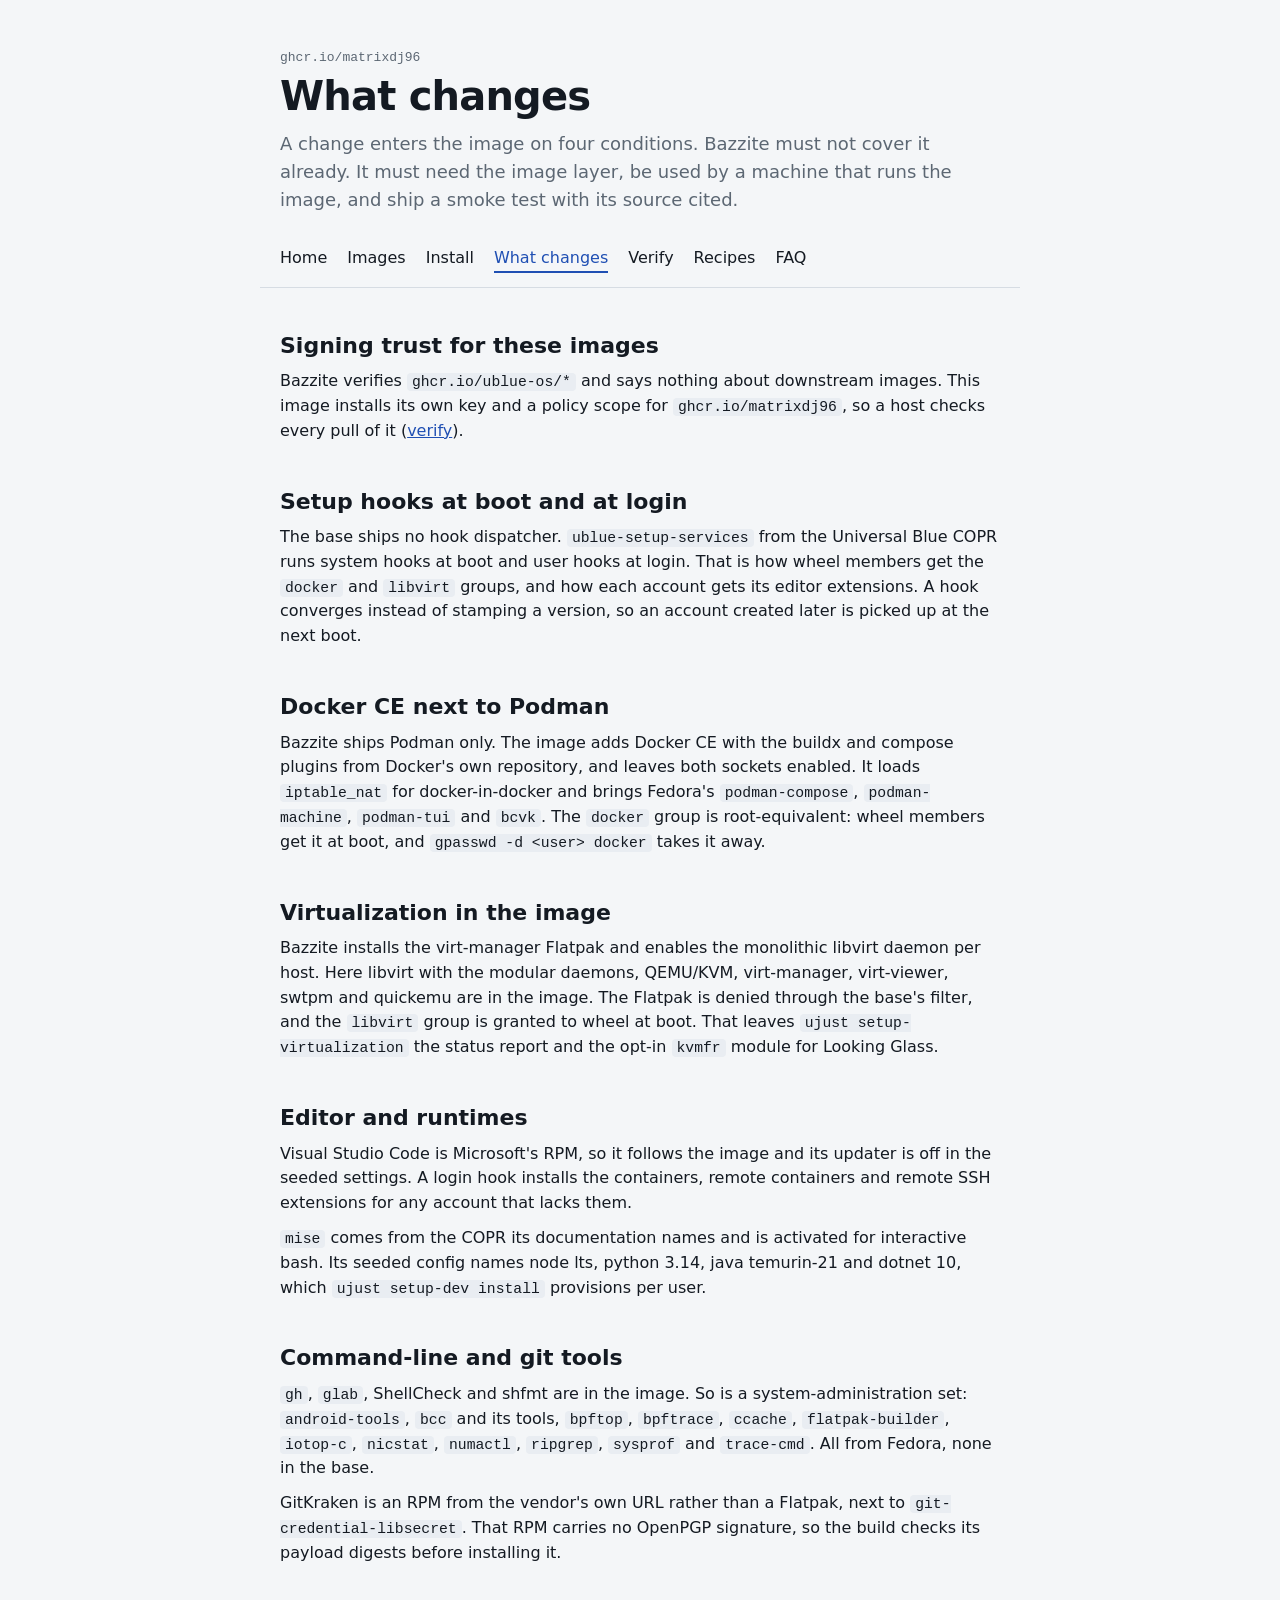
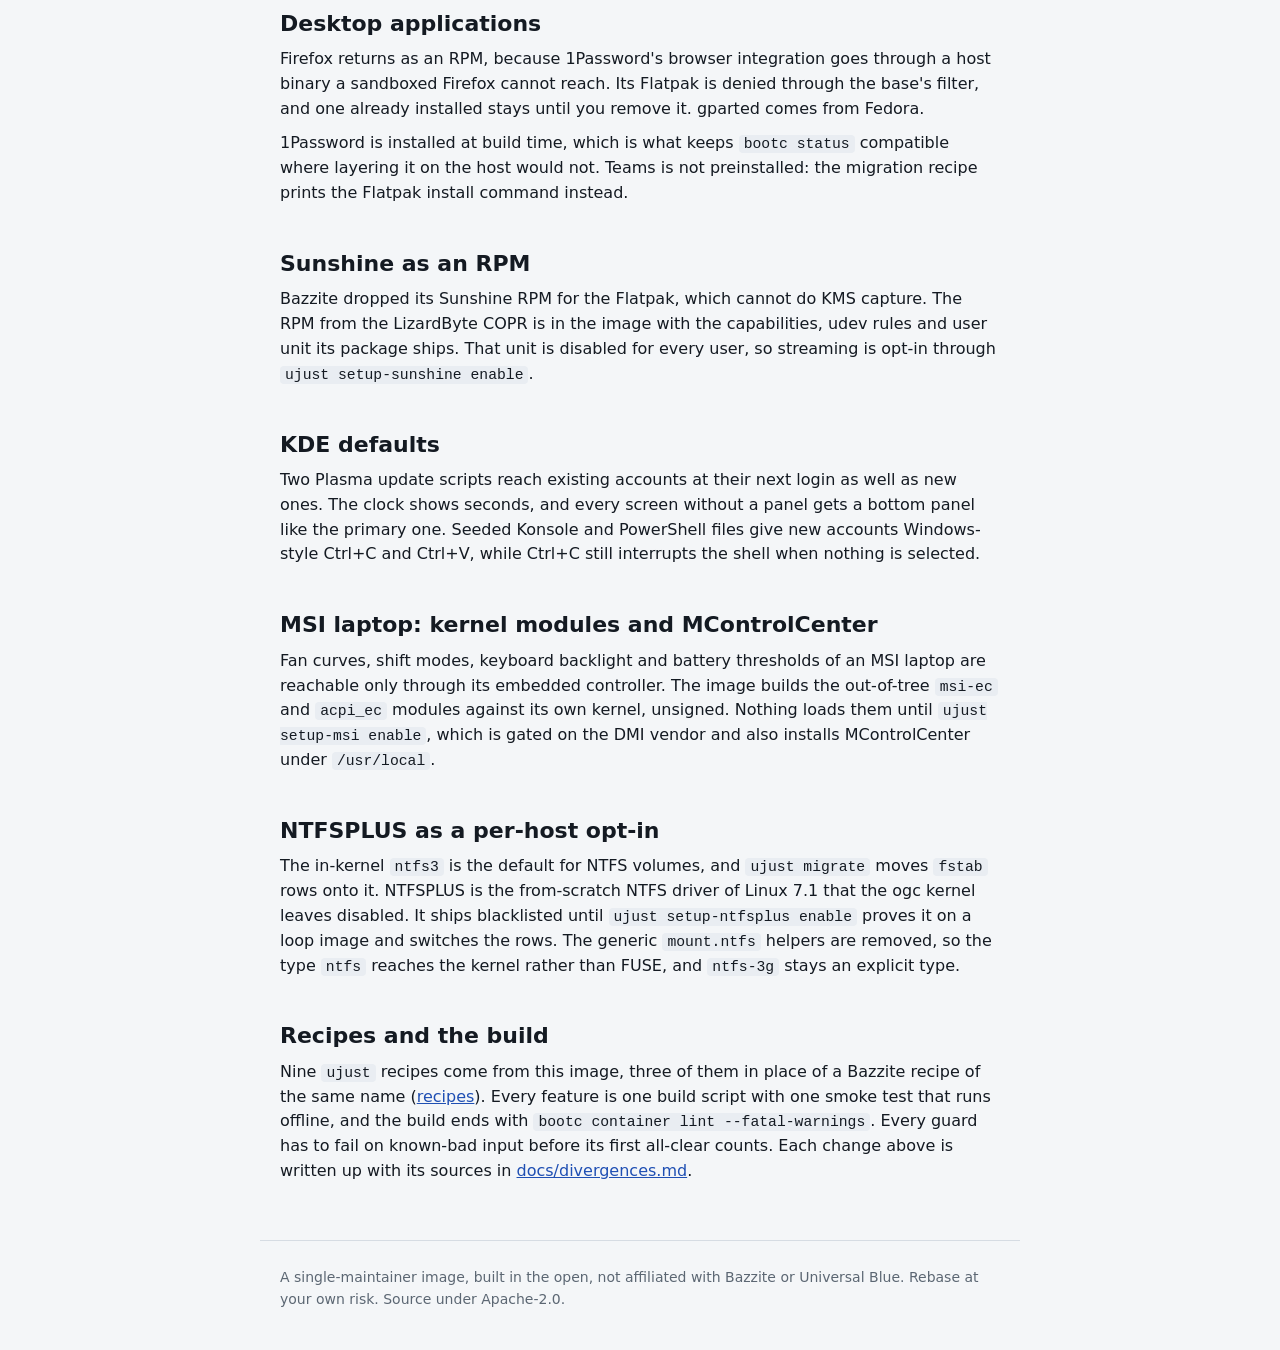
==== site/changes.html @ 4b0818eb "feat(site): the site in seven pages, its check and the Pages deployment" ====
<!DOCTYPE html>
<html lang="en">
<head>
<meta charset="utf-8" />
<meta name="viewport" content="width=device-width, initial-scale=1" />
<title>What changes, bazzite-mx</title>
<meta name="description" content="What bazzite-mx changes over Bazzite, area by area, and the rule that admits a change." />
<link rel="icon" href="data:image/svg+xml,%3Csvg xmlns='http://www.w3.org/2000/svg' viewBox='0 0 64 64'%3E%3Crect width='64' height='64' rx='14' fill='%23162032'/%3E%3Ctext x='32' y='43' text-anchor='middle' font-family='monospace' font-size='28' font-weight='700' fill='%23f2f5f9'%3EMX%3C/text%3E%3C/svg%3E" />
<link rel="stylesheet" href="style.css" />
</head>
<body>
<header>
  <p class="kicker">ghcr.io/matrixdj96</p>
  <h1>What changes</h1>
  <p class="lead">A change enters the image on four conditions. Bazzite must not cover it
    already. It must need the image layer, be used by a machine that runs the image, and ship a
    smoke test with its source cited.</p>
</header>
<nav aria-label="Site">
  <ul>
    <li><a href="index.html">Home</a></li>
    <li><a href="images.html">Images</a></li>
    <li><a href="install.html">Install</a></li>
    <li><a href="changes.html" aria-current="page">What changes</a></li>
    <li><a href="verify.html">Verify</a></li>
    <li><a href="recipes.html">Recipes</a></li>
    <li><a href="faq.html">FAQ</a></li>
  </ul>
</nav>
<main>
  <section id="trust">
    <h2>Signing trust for these images</h2>
    <p>Bazzite verifies <code>ghcr.io/ublue-os/*</code> and says nothing about downstream images.
      This image installs its own key and a policy scope for <code>ghcr.io/matrixdj96</code>, so a
      host checks every pull of it (<a href="verify.html">verify</a>).</p>
  </section>
  <section id="hooks">
    <h2>Setup hooks at boot and at login</h2>
    <p>The base ships no hook dispatcher. <code>ublue-setup-services</code> from the Universal
      Blue COPR runs system hooks at boot and user hooks at login. That is how wheel members get
      the <code>docker</code> and <code>libvirt</code> groups, and how each account gets its editor
      extensions. A hook converges instead of stamping a version, so an account created later is
      picked up at the next boot.</p>
  </section>
  <section id="docker">
    <h2>Docker CE next to Podman</h2>
    <p>Bazzite ships Podman only. The image adds Docker CE with the buildx and compose plugins
      from Docker's own repository, and leaves both sockets enabled. It loads
      <code>iptable_nat</code> for docker-in-docker and brings Fedora's
      <code>podman-compose</code>, <code>podman-machine</code>, <code>podman-tui</code> and
      <code>bcvk</code>. The <code>docker</code> group is root-equivalent: wheel members get it
      at boot, and <code>gpasswd -d &lt;user&gt; docker</code> takes it away.</p>
  </section>
  <section id="virt">
    <h2>Virtualization in the image</h2>
    <p>Bazzite installs the virt-manager Flatpak and enables the monolithic libvirt daemon per
      host. Here libvirt with the modular daemons, QEMU/KVM, virt-manager, virt-viewer, swtpm and
      quickemu are in the image. The Flatpak is denied through the base's filter, and the
      <code>libvirt</code> group is granted to wheel at boot. That leaves
      <code>ujust setup-virtualization</code> the status report and the opt-in
      <code>kvmfr</code> module for Looking Glass.</p>
  </section>
  <section id="dev">
    <h2>Editor and runtimes</h2>
    <p>Visual Studio Code is Microsoft's RPM, so it follows the image and its updater is off in
      the seeded settings. A login hook installs the containers, remote containers and remote SSH
      extensions for any account that lacks them.</p>
    <p><code>mise</code> comes from the COPR its documentation names and is activated for
      interactive bash. Its seeded config names node lts, python 3.14, java temurin-21 and dotnet
      10, which <code>ujust setup-dev install</code> provisions per user.</p>
  </section>
  <section id="cli">
    <h2>Command-line and git tools</h2>
    <p><code>gh</code>, <code>glab</code>, ShellCheck and shfmt are in the image. So is a
      system-administration set: <code>android-tools</code>, <code>bcc</code> and its tools,
      <code>bpftop</code>, <code>bpftrace</code>, <code>ccache</code>, <code>flatpak-builder</code>,
      <code>iotop-c</code>, <code>nicstat</code>, <code>numactl</code>, <code>ripgrep</code>,
      <code>sysprof</code> and <code>trace-cmd</code>. All from Fedora, none in the base.</p>
    <p>GitKraken is an RPM from the vendor's own URL rather than a Flatpak, next to
      <code>git-credential-libsecret</code>. That RPM carries no OpenPGP signature, so the build
      checks its payload digests before installing it.</p>
  </section>
  <section id="desktop">
    <h2>Desktop applications</h2>
    <p>Firefox returns as an RPM, because 1Password's browser integration goes through a host
      binary a sandboxed Firefox cannot reach. Its Flatpak is denied through the base's filter, and
      one already installed stays until you remove it. gparted comes from Fedora.</p>
    <p>1Password is installed at build time, which is what keeps <code>bootc status</code>
      compatible where layering it on the host would not. Teams is not preinstalled: the migration
      recipe prints the Flatpak install command instead.</p>
  </section>
  <section id="sunshine">
    <h2>Sunshine as an RPM</h2>
    <p>Bazzite dropped its Sunshine RPM for the Flatpak, which cannot do KMS capture. The RPM from
      the LizardByte COPR is in the image with the capabilities, udev rules and user unit its
      package ships. That unit is disabled for every user, so streaming is opt-in through
      <code>ujust setup-sunshine enable</code>.</p>
  </section>
  <section id="kde">
    <h2>KDE defaults</h2>
    <p>Two Plasma update scripts reach existing accounts at their next login as well as new ones.
      The clock shows seconds, and every screen without a panel gets a bottom panel like the
      primary one. Seeded Konsole and PowerShell files give new accounts Windows-style Ctrl+C and
      Ctrl+V, while Ctrl+C still interrupts the shell when nothing is selected.</p>
  </section>
  <section id="msi">
    <h2>MSI laptop: kernel modules and MControlCenter</h2>
    <p>Fan curves, shift modes, keyboard backlight and battery thresholds of an MSI laptop are
      reachable only through its embedded controller. The image builds the out-of-tree
      <code>msi-ec</code> and <code>acpi_ec</code> modules against its own kernel, unsigned.
      Nothing loads them until
      <code>ujust setup-msi enable</code>, which is gated on the DMI vendor and also installs
      MControlCenter under <code>/usr/local</code>.</p>
  </section>
  <section id="ntfsplus">
    <h2>NTFSPLUS as a per-host opt-in</h2>
    <p>The in-kernel <code>ntfs3</code> is the default for NTFS volumes, and
      <code>ujust migrate</code> moves <code>fstab</code> rows onto it. NTFSPLUS is the
      from-scratch NTFS driver of Linux 7.1 that the ogc kernel leaves disabled. It ships
      blacklisted until <code>ujust setup-ntfsplus enable</code> proves it on a loop image and
      switches the rows. The generic <code>mount.ntfs</code> helpers are removed, so the type
      <code>ntfs</code> reaches the kernel rather than FUSE, and <code>ntfs-3g</code> stays an
      explicit type.</p>
  </section>
  <section id="recipes">
    <h2>Recipes and the build</h2>
    <p>Nine <code>ujust</code> recipes come from this image, three of them in place of a Bazzite
      recipe of the same name (<a href="recipes.html">recipes</a>). Every feature is one build
      script with one smoke test that runs offline, and the build ends with
      <code>bootc container lint --fatal-warnings</code>. Every guard has to fail on known-bad
      input before its first all-clear counts. Each change above is written up with its sources in
      <a href="https://github.com/MatrixDJ96/bazzite-mx/blob/main/docs/divergences.md">docs/divergences.md</a>.</p>
  </section>
</main>
<footer>
  <p>A single-maintainer image, built in the open, not affiliated with Bazzite or Universal
    Blue. Rebase at your own risk. Source under Apache-2.0.</p>
</footer>
</body>
</html>
---- site/style.css ----
:root {
  --bg: #f4f6f8;
  --fg: #141a22;
  --muted: #5c6773;
  --line: #d6dce3;
  --code-bg: #e9edf2;
  --accent: #1f4fb3;
  --mono: ui-monospace, SFMono-Regular, Menlo, Consolas, "Liberation Mono", monospace;
  --sans: system-ui, -apple-system, "Segoe UI", Roboto, "Noto Sans", sans-serif;
  color-scheme: light dark;
}
@media (prefers-color-scheme: dark) {
  :root {
    --bg: #0e141b;
    --fg: #e4e9ef;
    --muted: #93a0ae;
    --line: #243040;
    --code-bg: #161e28;
    --accent: #8db0f7;
  }
}
* { box-sizing: border-box; }
html { scroll-padding-top: 16px; }
body {
  margin: 0;
  background: var(--bg);
  color: var(--fg);
  font: 16px/1.55 var(--sans);
}
header, nav, main, footer { max-width: 760px; margin: 0 auto; padding: 0 20px; }
header { padding-top: 48px; }
.kicker { margin: 0; font-family: var(--mono); font-size: 13px; color: var(--muted); }
h1 { margin: 6px 0 12px; font-size: 40px; line-height: 1.1; letter-spacing: -0.02em; }
h2 { margin: 44px 0 10px; font-size: 22px; line-height: 1.25; }
h3 { margin: 28px 0 6px; font-size: 17px; }
p { margin: 10px 0; }
.lead { font-size: 18px; color: var(--muted); }
a { color: var(--accent); }
a:focus-visible, nav a:focus-visible, [tabindex]:focus-visible { outline: 2px solid var(--accent); outline-offset: 2px; }
nav { margin-top: 28px; padding-bottom: 12px; border-bottom: 1px solid var(--line); }
nav ul { list-style: none; margin: 0; padding: 0; display: flex; flex-wrap: wrap; gap: 4px 20px; }
nav a { text-decoration: none; color: var(--fg); padding: 4px 0; border-bottom: 2px solid transparent; }
nav a:hover { border-bottom-color: var(--line); }
nav a[aria-current="page"] { border-bottom-color: var(--accent); color: var(--accent); }
code {
  font-family: var(--mono);
  font-size: 0.92em;
  overflow-wrap: anywhere;
  background: var(--code-bg);
  padding: 1px 5px;
  border-radius: 4px;
}
pre {
  margin: 12px 0;
  padding: 14px 16px;
  background: var(--code-bg);
  border: 1px solid var(--line);
  border-radius: 6px;
  overflow-x: auto;
  line-height: 1.45;
}
pre code { padding: 0; background: none; font-size: 14px; }
table { border-collapse: collapse; width: 100%; margin: 12px 0; font-size: 15px; }
th, td { text-align: left; padding: 8px 10px; border-bottom: 1px solid var(--line); vertical-align: top; }
th { color: var(--muted); font-weight: 600; }
.scroll { overflow-x: auto; }
ul { padding-left: 22px; }
li { margin: 4px 0; }
.board { margin: 20px 0 8px; padding: 0; list-style: none; font-family: var(--mono); }
.board li { padding: 14px 0; border-top: 1px solid var(--line); }
.board li:last-child { border-bottom: 1px solid var(--line); }
.board .ref { display: block; font-size: 21px; font-weight: 700; letter-spacing: -0.01em; word-break: break-all; }
.board .base { display: block; margin-top: 4px; font-size: 14px; color: var(--muted); }
.board .for { display: block; margin-top: 2px; font-family: var(--sans); font-size: 15px; }
ol.steps { padding-left: 26px; }
ol.steps > li { margin: 14px 0; }
ol.steps pre { margin: 6px 0; }
dl.recipes dt { margin-top: 24px; font-family: var(--mono); font-weight: 700; font-size: 16px; overflow-wrap: anywhere; }
dl.recipes dd { margin: 6px 0 0; }
dl.faq dt { margin-top: 28px; font-size: 18px; font-weight: 700; line-height: 1.3; }
dl.faq dd { margin: 8px 0 0; }
footer {
  margin: 56px auto 40px;
  padding-top: 16px;
  border-top: 1px solid var(--line);
  color: var(--muted);
  font-size: 14px;
}
@media (max-width: 600px) {
  header { padding-top: 32px; }
  h1 { font-size: 32px; }
  .board .ref { font-size: 17px; }
  th, td { padding: 6px 6px; }
  .scroll table { min-width: 540px; }
}
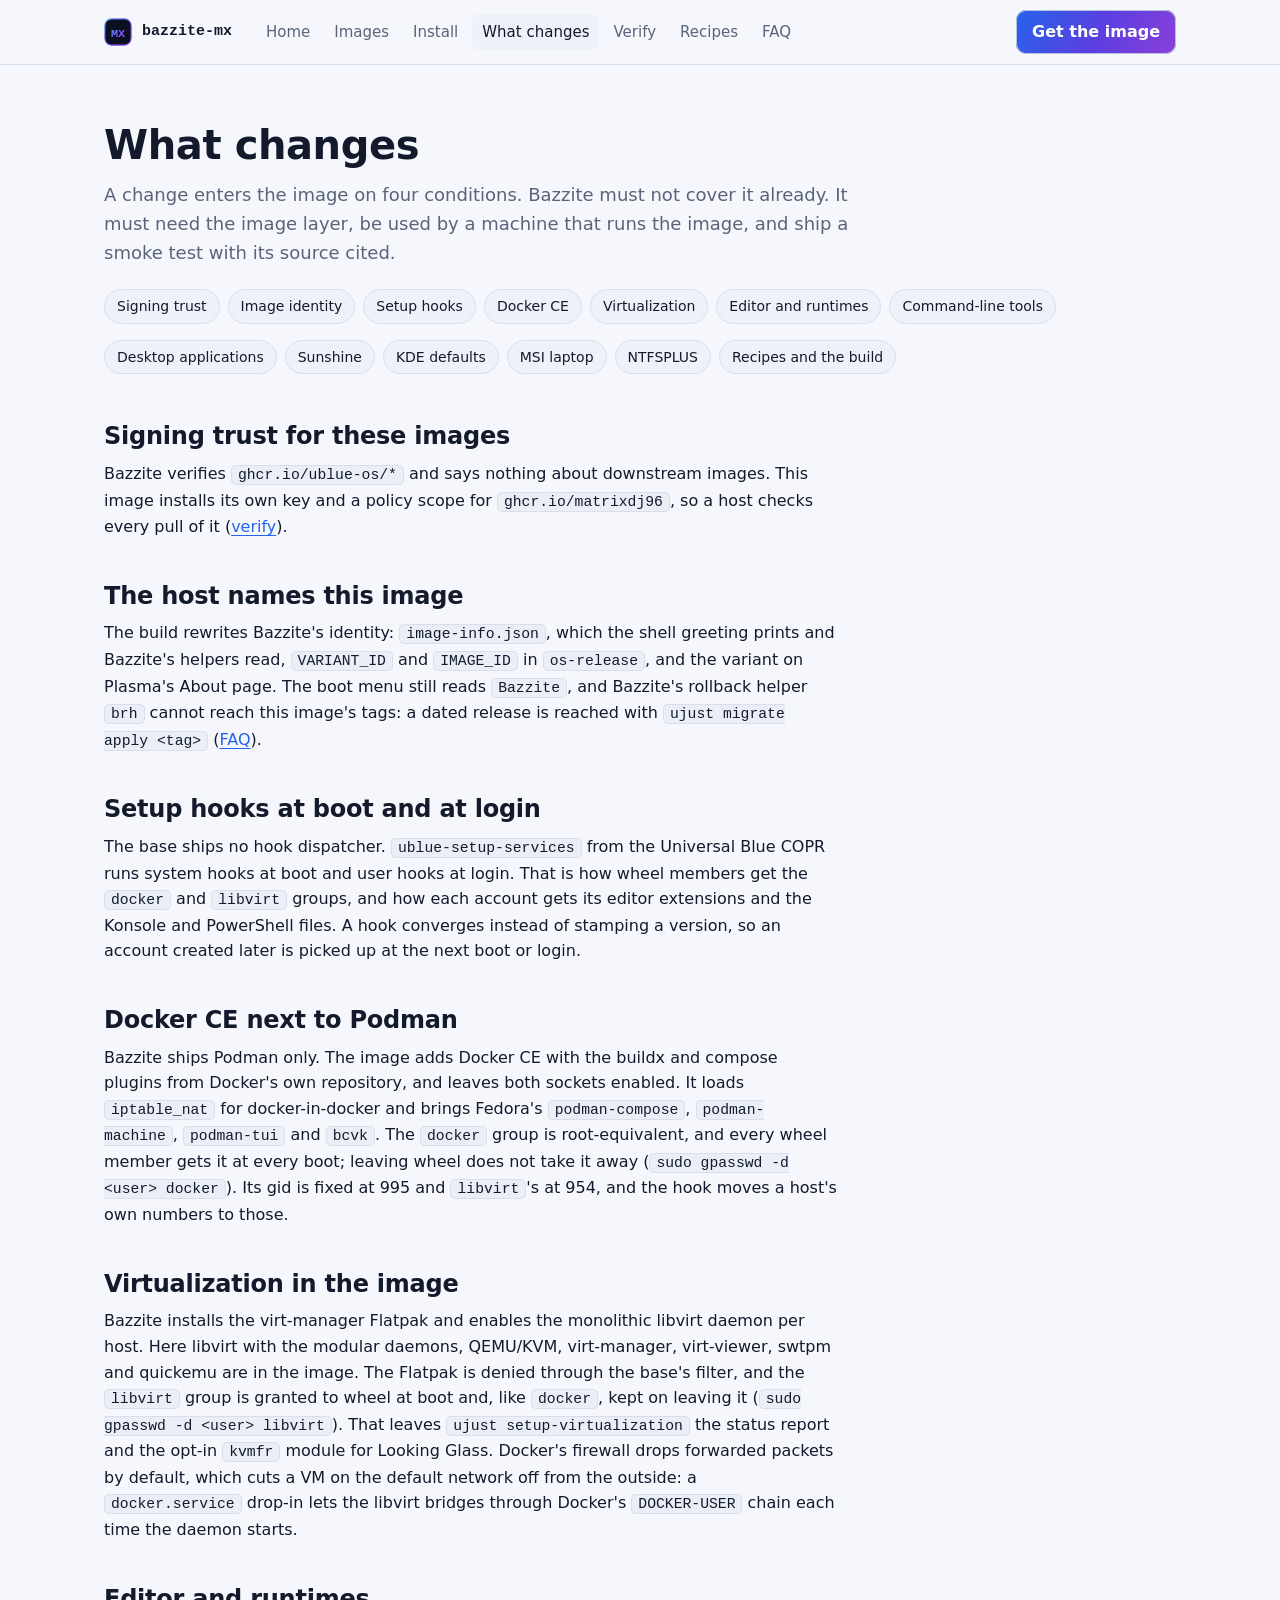
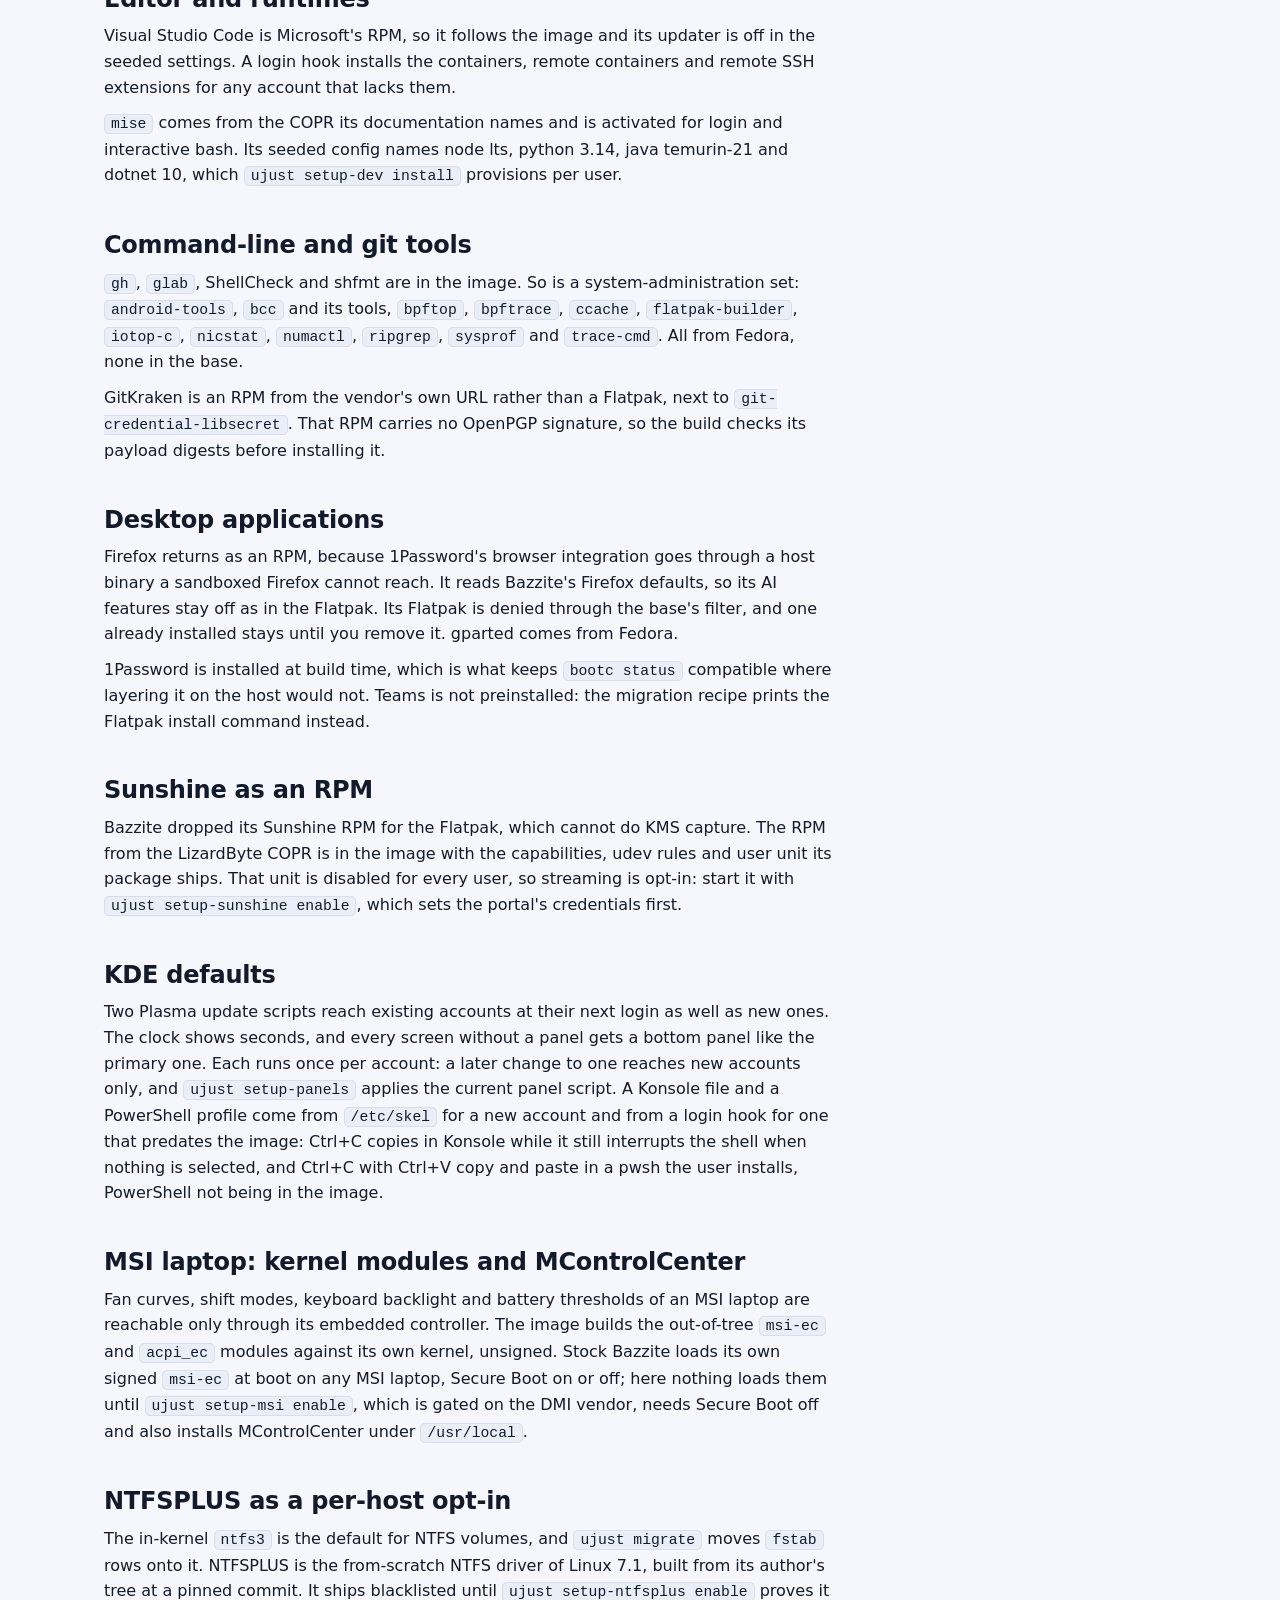
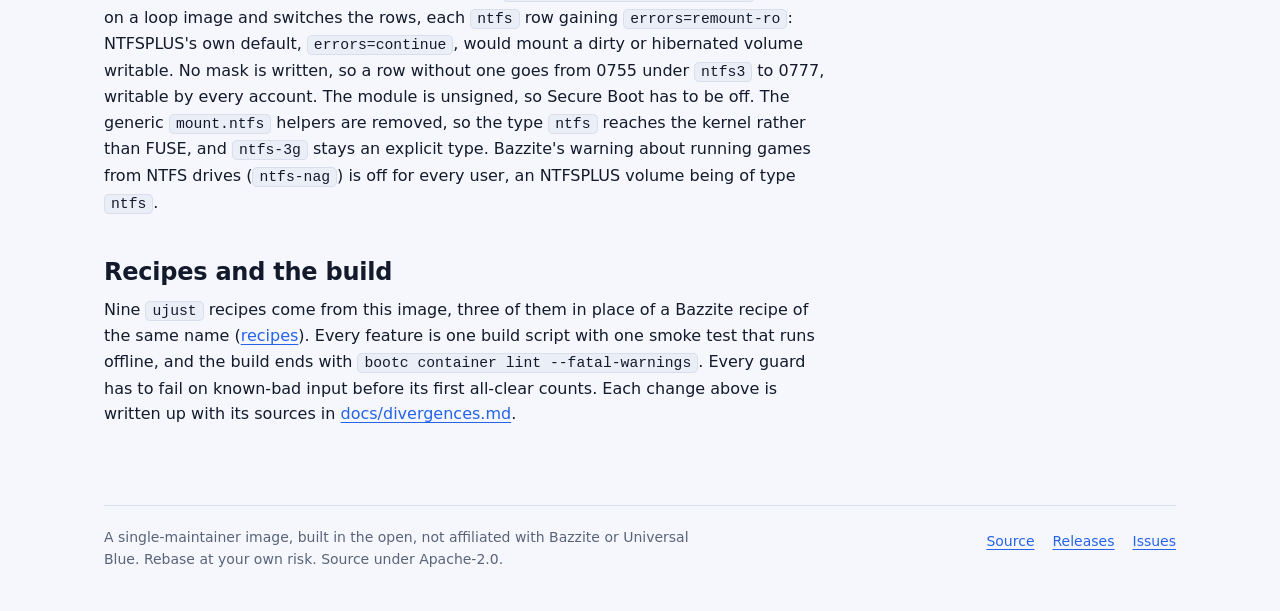
==== commit 739c9a01: "feat(site): the site in seven pages, its check and the Pages deployment site/ holds seven hand-writt" ====
--- a/site/changes.html
+++ b/site/changes.html
@@ -4,43 +4,90 @@
 <meta charset="utf-8" />
 <meta name="viewport" content="width=device-width, initial-scale=1" />
 <title>What changes, bazzite-mx</title>
-<meta name="description" content="What bazzite-mx changes over Bazzite, area by area, and the rule that admits a change." />
-<link rel="icon" href="data:image/svg+xml,%3Csvg xmlns='http://www.w3.org/2000/svg' viewBox='0 0 64 64'%3E%3Crect width='64' height='64' rx='14' fill='%23162032'/%3E%3Ctext x='32' y='43' text-anchor='middle' font-family='monospace' font-size='28' font-weight='700' fill='%23f2f5f9'%3EMX%3C/text%3E%3C/svg%3E" />
+<meta name="description"
+  content="What bazzite-mx changes over Bazzite, area by area, and the rule that admits a
+  change." />
+<link rel="icon" href="logo.svg" />
 <link rel="stylesheet" href="style.css" />
 </head>
 <body>
-<header>
-  <p class="kicker">ghcr.io/matrixdj96</p>
-  <h1>What changes</h1>
-  <p class="lead">A change enters the image on four conditions. Bazzite must not cover it
-    already. It must need the image layer, be used by a machine that runs the image, and ship a
-    smoke test with its source cited.</p>
+<header class="top">
+  <div class="row">
+    <a class="brand" href="index.html" aria-label="bazzite-mx">
+      <svg viewBox="0 0 64 64" aria-hidden="true">
+        <defs>
+          <linearGradient id="mx-bar" x1="0" y1="0" x2="1" y2="1">
+            <stop offset="0" stop-color="#60a5fa" />
+            <stop offset="0.52" stop-color="#7657ff" />
+            <stop offset="1" stop-color="#a855f7" />
+          </linearGradient>
+        </defs>
+        <rect x="2" y="2" width="60" height="60" rx="15" fill="#0b1020" stroke="url(#mx-bar)"
+          stroke-width="2.5" />
+        <text x="32" y="43" text-anchor="middle" font-family="ui-monospace, Menlo, monospace"
+          font-size="27" font-weight="700" fill="url(#mx-bar)">MX</text>
+      </svg>
+      <span>bazzite-mx</span>
+    </a>
+    <nav aria-label="Site">
+      <ul>
+        <li><a href="index.html">Home</a></li>
+        <li><a href="images.html">Images</a></li>
+        <li><a href="install.html">Install</a></li>
+        <li><a href="changes.html" aria-current="page">What changes</a></li>
+        <li><a href="verify.html">Verify</a></li>
+        <li><a href="recipes.html">Recipes</a></li>
+        <li><a href="faq.html">FAQ</a></li>
+      </ul>
+    </nav>
+    <a class="button cta" href="index.html#images">Get the image</a>
+  </div>
 </header>
-<nav aria-label="Site">
-  <ul>
-    <li><a href="index.html">Home</a></li>
-    <li><a href="images.html">Images</a></li>
-    <li><a href="install.html">Install</a></li>
-    <li><a href="changes.html" aria-current="page">What changes</a></li>
-    <li><a href="verify.html">Verify</a></li>
-    <li><a href="recipes.html">Recipes</a></li>
-    <li><a href="faq.html">FAQ</a></li>
-  </ul>
-</nav>
 <main>
+  <div class="page-head">
+    <h1>What changes</h1>
+    <p class="lead">A change enters the image on four conditions. Bazzite must not cover it
+      already. It must need the image layer, be used by a machine that runs the image, and ship a
+      smoke test with its source cited.</p>
+    <ul class="jump">
+      <li><a href="changes.html#trust">Signing trust</a></li>
+      <li><a href="changes.html#identity">Image identity</a></li>
+      <li><a href="changes.html#hooks">Setup hooks</a></li>
+      <li><a href="changes.html#docker">Docker CE</a></li>
+      <li><a href="changes.html#virt">Virtualization</a></li>
+      <li><a href="changes.html#dev">Editor and runtimes</a></li>
+      <li><a href="changes.html#cli">Command-line tools</a></li>
+      <li><a href="changes.html#desktop">Desktop applications</a></li>
+      <li><a href="changes.html#sunshine">Sunshine</a></li>
+      <li><a href="changes.html#kde">KDE defaults</a></li>
+      <li><a href="changes.html#msi">MSI laptop</a></li>
+      <li><a href="changes.html#ntfsplus">NTFSPLUS</a></li>
+      <li><a href="changes.html#recipes">Recipes and the build</a></li>
+    </ul>
+  </div>
+
   <section id="trust">
     <h2>Signing trust for these images</h2>
     <p>Bazzite verifies <code>ghcr.io/ublue-os/*</code> and says nothing about downstream images.
       This image installs its own key and a policy scope for <code>ghcr.io/matrixdj96</code>, so a
       host checks every pull of it (<a href="verify.html">verify</a>).</p>
   </section>
+  <section id="identity">
+    <h2>The host names this image</h2>
+    <p>The build rewrites Bazzite's identity: <code>image-info.json</code>, which the shell
+      greeting prints and Bazzite's helpers read, <code>VARIANT_ID</code> and
+      <code>IMAGE_ID</code> in <code>os-release</code>, and the variant on Plasma's About page.
+      The boot menu still reads <code>Bazzite</code>, and Bazzite's rollback helper
+      <code>brh</code> cannot reach this image's tags: a dated release is reached with
+      <code>ujust migrate apply &lt;tag&gt;</code> (<a href="faq.html">FAQ</a>).</p>
+  </section>
   <section id="hooks">
     <h2>Setup hooks at boot and at login</h2>
     <p>The base ships no hook dispatcher. <code>ublue-setup-services</code> from the Universal
       Blue COPR runs system hooks at boot and user hooks at login. That is how wheel members get
       the <code>docker</code> and <code>libvirt</code> groups, and how each account gets its editor
-      extensions. A hook converges instead of stamping a version, so an account created later is
-      picked up at the next boot.</p>
+      extensions and the Konsole and PowerShell files. A hook converges instead of stamping a
+      version, so an account created later is picked up at the next boot or login.</p>
   </section>
   <section id="docker">
     <h2>Docker CE next to Podman</h2>
@@ -48,17 +95,23 @@
       from Docker's own repository, and leaves both sockets enabled. It loads
       <code>iptable_nat</code> for docker-in-docker and brings Fedora's
       <code>podman-compose</code>, <code>podman-machine</code>, <code>podman-tui</code> and
-      <code>bcvk</code>. The <code>docker</code> group is root-equivalent: wheel members get it
-      at boot, and <code>gpasswd -d &lt;user&gt; docker</code> takes it away.</p>
+      <code>bcvk</code>. The <code>docker</code> group is root-equivalent, and every wheel
+      member gets it at every boot; leaving wheel does not take it away
+      (<code>sudo gpasswd -d &lt;user&gt; docker</code>). Its gid is fixed at 995 and
+      <code>libvirt</code>'s at 954, and the hook moves a host's own numbers to those.</p>
   </section>
   <section id="virt">
     <h2>Virtualization in the image</h2>
     <p>Bazzite installs the virt-manager Flatpak and enables the monolithic libvirt daemon per
       host. Here libvirt with the modular daemons, QEMU/KVM, virt-manager, virt-viewer, swtpm and
       quickemu are in the image. The Flatpak is denied through the base's filter, and the
-      <code>libvirt</code> group is granted to wheel at boot. That leaves
+      <code>libvirt</code> group is granted to wheel at boot and, like <code>docker</code>, kept
+      on leaving it (<code>sudo gpasswd -d &lt;user&gt; libvirt</code>). That leaves
       <code>ujust setup-virtualization</code> the status report and the opt-in
-      <code>kvmfr</code> module for Looking Glass.</p>
+      <code>kvmfr</code> module for Looking Glass. Docker's firewall drops forwarded packets
+      by default, which cuts a VM on the default network off from the outside: a
+      <code>docker.service</code> drop-in lets the libvirt bridges through Docker's
+      <code>DOCKER-USER</code> chain each time the daemon starts.</p>
   </section>
   <section id="dev">
     <h2>Editor and runtimes</h2>
@@ -66,8 +119,8 @@
       the seeded settings. A login hook installs the containers, remote containers and remote SSH
       extensions for any account that lacks them.</p>
     <p><code>mise</code> comes from the COPR its documentation names and is activated for
-      interactive bash. Its seeded config names node lts, python 3.14, java temurin-21 and dotnet
-      10, which <code>ujust setup-dev install</code> provisions per user.</p>
+      login and interactive bash. Its seeded config names node lts, python 3.14, java temurin-21
+      and dotnet 10, which <code>ujust setup-dev install</code> provisions per user.</p>
   </section>
   <section id="cli">
     <h2>Command-line and git tools</h2>
@@ -83,7 +136,8 @@
   <section id="desktop">
     <h2>Desktop applications</h2>
     <p>Firefox returns as an RPM, because 1Password's browser integration goes through a host
-      binary a sandboxed Firefox cannot reach. Its Flatpak is denied through the base's filter, and
+      binary a sandboxed Firefox cannot reach. It reads Bazzite's Firefox defaults, so its AI
+      features stay off as in the Flatpak. Its Flatpak is denied through the base's filter, and
       one already installed stays until you remove it. gparted comes from Fedora.</p>
     <p>1Password is installed at build time, which is what keeps <code>bootc status</code>
       compatible where layering it on the host would not. Teams is not preinstalled: the migration
@@ -93,34 +147,45 @@
     <h2>Sunshine as an RPM</h2>
     <p>Bazzite dropped its Sunshine RPM for the Flatpak, which cannot do KMS capture. The RPM from
       the LizardByte COPR is in the image with the capabilities, udev rules and user unit its
-      package ships. That unit is disabled for every user, so streaming is opt-in through
-      <code>ujust setup-sunshine enable</code>.</p>
+      package ships. That unit is disabled for every user, so streaming is opt-in: start it with
+      <code>ujust setup-sunshine enable</code>, which sets the portal's credentials first.</p>
   </section>
   <section id="kde">
     <h2>KDE defaults</h2>
     <p>Two Plasma update scripts reach existing accounts at their next login as well as new ones.
       The clock shows seconds, and every screen without a panel gets a bottom panel like the
-      primary one. Seeded Konsole and PowerShell files give new accounts Windows-style Ctrl+C and
-      Ctrl+V, while Ctrl+C still interrupts the shell when nothing is selected.</p>
+      primary one. Each runs once per account: a later change to one reaches new accounts only,
+      and <code>ujust setup-panels</code> applies the current panel script. A Konsole file and a
+      PowerShell profile come from <code>/etc/skel</code> for a new account and from a login hook
+      for one that predates the image: Ctrl+C copies in Konsole while it still interrupts the
+      shell when nothing is selected, and Ctrl+C with Ctrl+V copy and paste in a pwsh the user
+      installs, PowerShell not being in the image.</p>
   </section>
   <section id="msi">
     <h2>MSI laptop: kernel modules and MControlCenter</h2>
     <p>Fan curves, shift modes, keyboard backlight and battery thresholds of an MSI laptop are
       reachable only through its embedded controller. The image builds the out-of-tree
       <code>msi-ec</code> and <code>acpi_ec</code> modules against its own kernel, unsigned.
-      Nothing loads them until
-      <code>ujust setup-msi enable</code>, which is gated on the DMI vendor and also installs
-      MControlCenter under <code>/usr/local</code>.</p>
+      Stock Bazzite loads its own signed <code>msi-ec</code> at boot on any MSI laptop, Secure
+      Boot on or off; here nothing loads them until <code>ujust setup-msi enable</code>, which
+      is gated on the DMI vendor, needs Secure Boot off and also installs MControlCenter under
+      <code>/usr/local</code>.</p>
   </section>
   <section id="ntfsplus">
     <h2>NTFSPLUS as a per-host opt-in</h2>
     <p>The in-kernel <code>ntfs3</code> is the default for NTFS volumes, and
       <code>ujust migrate</code> moves <code>fstab</code> rows onto it. NTFSPLUS is the
-      from-scratch NTFS driver of Linux 7.1 that the ogc kernel leaves disabled. It ships
-      blacklisted until <code>ujust setup-ntfsplus enable</code> proves it on a loop image and
-      switches the rows. The generic <code>mount.ntfs</code> helpers are removed, so the type
-      <code>ntfs</code> reaches the kernel rather than FUSE, and <code>ntfs-3g</code> stays an
-      explicit type.</p>
+      from-scratch NTFS driver of Linux 7.1, built from its author's tree at a pinned commit.
+      It ships blacklisted until <code>ujust setup-ntfsplus enable</code> proves it on a loop
+      image and switches the rows, each <code>ntfs</code> row gaining
+      <code>errors=remount-ro</code>: NTFSPLUS's own default, <code>errors=continue</code>,
+      would mount a dirty or hibernated volume writable. No mask is written, so a row without
+      one goes from 0755 under <code>ntfs3</code> to 0777, writable by every account. The
+      module is unsigned, so Secure Boot has to be off. The generic <code>mount.ntfs</code>
+      helpers are removed, so the type <code>ntfs</code> reaches the kernel rather than FUSE,
+      and <code>ntfs-3g</code> stays an explicit type. Bazzite's warning about running games
+      from NTFS drives (<code>ntfs-nag</code>) is off for every user, an NTFSPLUS volume being
+      of type <code>ntfs</code>.</p>
   </section>
   <section id="recipes">
     <h2>Recipes and the build</h2>
@@ -135,6 +200,11 @@
 <footer>
   <p>A single-maintainer image, built in the open, not affiliated with Bazzite or Universal
     Blue. Rebase at your own risk. Source under Apache-2.0.</p>
+  <ul>
+    <li><a href="https://github.com/MatrixDJ96/bazzite-mx">Source</a></li>
+    <li><a href="https://github.com/MatrixDJ96/bazzite-mx/releases">Releases</a></li>
+    <li><a href="https://github.com/MatrixDJ96/bazzite-mx/issues">Issues</a></li>
+  </ul>
 </footer>
 </body>
 </html>
--- a/site/style.css
+++ b/site/style.css
@@ -1,95 +1,413 @@
+/* One stylesheet for the seven pages: system fonts, a dark and a light palette, no asset
+   fetched from outside the site. */
 :root {
-  --bg: #f4f6f8;
-  --fg: #141a22;
-  --muted: #5c6773;
-  --line: #d6dce3;
-  --code-bg: #e9edf2;
-  --accent: #1f4fb3;
+  --bg: #0b1020;
+  --bg-raise: #111832;
+  --surface: #141c33;
+  --fg: #e8edf7;
+  --muted: #9aa6bd;
+  --line: #273250;
+  --line-strong: #3a4870;
+  --code-bg: #0e142a;
+  --accent: #60a5fa;
+  --accent-mid: #8b7cff;
+  --accent-2: #a855f7;
+  --accent-ink: #0b1020;
+  --glow: rgba(124, 58, 237, 0.28);
   --mono: ui-monospace, SFMono-Regular, Menlo, Consolas, "Liberation Mono", monospace;
   --sans: system-ui, -apple-system, "Segoe UI", Roboto, "Noto Sans", sans-serif;
-  color-scheme: light dark;
-}
-@media (prefers-color-scheme: dark) {
+  color-scheme: dark light;
+}
+@media (prefers-color-scheme: light) {
   :root {
-    --bg: #0e141b;
-    --fg: #e4e9ef;
-    --muted: #93a0ae;
-    --line: #243040;
-    --code-bg: #161e28;
-    --accent: #8db0f7;
+    --bg: #f5f7fc;
+    --bg-raise: #eef1f9;
+    --surface: #ffffff;
+    --fg: #131a2c;
+    --muted: #596479;
+    --line: #d8deec;
+    --line-strong: #b9c3da;
+    --code-bg: #eaeef7;
+    --accent: #2563eb;
+    --accent-mid: #5b3fe0;
+    --accent-2: #8b3fd9;
+    --accent-ink: #ffffff;
+    --glow: rgba(124, 58, 237, 0.12);
   }
 }
+
 * { box-sizing: border-box; }
-html { scroll-padding-top: 16px; }
+/* The bar stays one row and sticky down to 641px, so one padding clears it
+   for every #fragment; below, it wraps and scrolls away with the page. */
+html { scroll-padding-top: 80px; scroll-behavior: smooth; }
+@media (prefers-reduced-motion: reduce) { html { scroll-behavior: auto; } }
 body {
   margin: 0;
   background: var(--bg);
   color: var(--fg);
-  font: 16px/1.55 var(--sans);
-}
-header, nav, main, footer { max-width: 760px; margin: 0 auto; padding: 0 20px; }
-header { padding-top: 48px; }
-.kicker { margin: 0; font-family: var(--mono); font-size: 13px; color: var(--muted); }
-h1 { margin: 6px 0 12px; font-size: 40px; line-height: 1.1; letter-spacing: -0.02em; }
-h2 { margin: 44px 0 10px; font-size: 22px; line-height: 1.25; }
-h3 { margin: 28px 0 6px; font-size: 17px; }
+  font: 16px/1.6 var(--sans);
+}
+a { color: var(--accent); text-decoration-thickness: 1px; text-underline-offset: 3px; }
+a:hover { text-decoration-thickness: 2px; }
+:focus-visible { outline: 2px solid var(--accent); outline-offset: 3px; border-radius: 4px; }
+h1, h2, h3 { line-height: 1.2; letter-spacing: -0.01em; margin: 0; }
 p { margin: 10px 0; }
-.lead { font-size: 18px; color: var(--muted); }
-a { color: var(--accent); }
-a:focus-visible, nav a:focus-visible, [tabindex]:focus-visible { outline: 2px solid var(--accent); outline-offset: 2px; }
-nav { margin-top: 28px; padding-bottom: 12px; border-bottom: 1px solid var(--line); }
-nav ul { list-style: none; margin: 0; padding: 0; display: flex; flex-wrap: wrap; gap: 4px 20px; }
-nav a { text-decoration: none; color: var(--fg); padding: 4px 0; border-bottom: 2px solid transparent; }
-nav a:hover { border-bottom-color: var(--line); }
-nav a[aria-current="page"] { border-bottom-color: var(--accent); color: var(--accent); }
+ul, ol { padding-left: 22px; }
+li { margin: 4px 0; }
 code {
   font-family: var(--mono);
   font-size: 0.92em;
-  overflow-wrap: anywhere;
+  overflow-wrap: break-word;
   background: var(--code-bg);
-  padding: 1px 5px;
-  border-radius: 4px;
+  border: 1px solid var(--line);
+  padding: 1px 6px;
+  border-radius: 5px;
 }
 pre {
   margin: 12px 0;
-  padding: 14px 16px;
+  padding: 14px 18px;
   background: var(--code-bg);
   border: 1px solid var(--line);
-  border-radius: 6px;
+  border-radius: 10px;
   overflow-x: auto;
-  line-height: 1.45;
-}
-pre code { padding: 0; background: none; font-size: 14px; }
+  scrollbar-color: var(--line-strong) transparent;
+  line-height: 1.5;
+}
+pre code { padding: 0; border: 0; background: none; font-size: 14px; }
 table { border-collapse: collapse; width: 100%; margin: 12px 0; font-size: 15px; }
-th, td { text-align: left; padding: 8px 10px; border-bottom: 1px solid var(--line); vertical-align: top; }
+th, td {
+  text-align: left;
+  padding: 9px 12px;
+  border-bottom: 1px solid var(--line);
+  vertical-align: top;
+}
 th { color: var(--muted); font-weight: 600; }
-.scroll { overflow-x: auto; }
-ul { padding-left: 22px; }
-li { margin: 4px 0; }
-.board { margin: 20px 0 8px; padding: 0; list-style: none; font-family: var(--mono); }
-.board li { padding: 14px 0; border-top: 1px solid var(--line); }
-.board li:last-child { border-bottom: 1px solid var(--line); }
-.board .ref { display: block; font-size: 21px; font-weight: 700; letter-spacing: -0.01em; word-break: break-all; }
-.board .base { display: block; margin-top: 4px; font-size: 14px; color: var(--muted); }
-.board .for { display: block; margin-top: 2px; font-family: var(--sans); font-size: 15px; }
-ol.steps { padding-left: 26px; }
-ol.steps > li { margin: 14px 0; }
-ol.steps pre { margin: 6px 0; }
-dl.recipes dt { margin-top: 24px; font-family: var(--mono); font-weight: 700; font-size: 16px; overflow-wrap: anywhere; }
-dl.recipes dd { margin: 6px 0 0; }
-dl.faq dt { margin-top: 28px; font-size: 18px; font-weight: 700; line-height: 1.3; }
-dl.faq dd { margin: 8px 0 0; }
+.scroll { overflow-x: auto; scrollbar-color: var(--line-strong) transparent; }
+
+/* --- top bar --------------------------------------------------------------- */
+.top {
+  position: sticky;
+  top: 0;
+  z-index: 5;
+  background: color-mix(in srgb, var(--bg) 86%, transparent);
+  backdrop-filter: blur(10px);
+  border-bottom: 1px solid var(--line);
+}
+.top .row {
+  max-width: 1120px;
+  margin: 0 auto;
+  padding: 10px 24px;
+  display: flex;
+  align-items: center;
+  gap: 18px;
+}
+.brand {
+  display: flex;
+  align-items: center;
+  gap: 10px;
+  color: var(--fg);
+  text-decoration: none;
+  font-family: var(--mono);
+  font-weight: 700;
+  font-size: 15px;
+  margin-right: 6px;
+}
+.brand svg { width: 28px; height: 28px; display: block; }
+.brand span { white-space: nowrap; }
+/* One row, scrolling sideways when it no longer fits: a nav that wraps under
+   a sticky bar hides every #fragment behind it. The button and the wordmark
+   go before the nav has to scroll. */
+nav { min-width: 0; }
+nav ul {
+  list-style: none;
+  margin: 0;
+  padding: 0;
+  display: flex;
+  flex-wrap: nowrap;
+  overflow-x: auto;
+  scrollbar-width: thin;
+  gap: 2px 4px;
+}
+nav li { flex: none; }
+nav a {
+  display: block;
+  padding: 6px 10px;
+  border-radius: 8px;
+  color: var(--muted);
+  text-decoration: none;
+  font-size: 15px;
+}
+nav a:hover { color: var(--fg); background: var(--bg-raise); }
+nav a[aria-current="page"] { color: var(--fg); background: var(--bg-raise); }
+.top .cta { margin-left: auto; }
+
+.button {
+  display: inline-block;
+  padding: 9px 16px;
+  border-radius: 10px;
+  font-weight: 600;
+  text-decoration: none;
+  white-space: nowrap;
+  color: var(--accent-ink);
+  background: linear-gradient(120deg, var(--accent), var(--accent-mid) 52%, var(--accent-2));
+  box-shadow: 0 0 0 1px var(--line-strong) inset;
+}
+.button:hover { color: var(--accent-ink); filter: brightness(1.08); }
+.button.quiet {
+  color: var(--fg);
+  background: var(--bg-raise);
+  box-shadow: 0 0 0 1px var(--line) inset;
+}
+.button.quiet:hover { color: var(--fg); background: var(--surface); }
+
+/* --- page frame ---------------------------------------------------------- */
+main { max-width: 1120px; margin: 0 auto; padding: 0 24px; }
+.page-head { padding: 56px 0 8px; }
+.page-head h1 { font-size: 40px; }
+.page-head .lead { margin: 12px 0 0; font-size: 18px; color: var(--muted); max-width: 66ch; }
+section { padding: 28px 0 4px; }
+section h2 { font-size: 24px; margin-bottom: 8px; }
+section h3 { font-size: 18px; margin: 22px 0 4px; }
+section > p, section > div > p, .card p, .step p { max-width: 72ch; }
+.jump {
+  display: flex;
+  flex-wrap: wrap;
+  gap: 8px;
+  margin: 18px 0 8px;
+  padding: 0;
+  list-style: none;
+}
+.jump a {
+  display: inline-block;
+  padding: 5px 12px;
+  border: 1px solid var(--line);
+  border-radius: 999px;
+  background: var(--bg-raise);
+  color: var(--fg);
+  text-decoration: none;
+  font-size: 14px;
+}
+.jump a:hover { border-color: var(--accent); color: var(--fg); }
+
+/* --- hero ------------------------------------------------------------------ */
+.hero {
+  padding: 72px 0 40px;
+  position: relative;
+}
+.hero::before {
+  content: "";
+  position: absolute;
+  inset: 0 auto auto 0;
+  width: 60%;
+  height: 100%;
+  background: radial-gradient(closest-side, var(--glow), transparent);
+  pointer-events: none;
+}
+.hero > * { position: relative; }
+.lockup { display: flex; align-items: center; gap: 28px; flex-wrap: wrap; }
+.lockup svg {
+  width: 124px;
+  height: 124px;
+  flex: none;
+  filter: drop-shadow(0 12px 32px var(--glow));
+}
+.wordmark { font-family: var(--mono); line-height: 1; }
+.wordmark .registry { display: block; font-size: 18px; color: var(--muted); margin-bottom: 8px; }
+.wordmark .name {
+  display: inline;
+  font-size: clamp(40px, 9vw, 104px);
+  font-weight: 700;
+  letter-spacing: -0.04em;
+  white-space: nowrap;
+  background:
+    linear-gradient(100deg, var(--accent) 0%, var(--accent-mid) 45%, var(--accent-2) 80%);
+  -webkit-background-clip: text;
+  background-clip: text;
+  color: transparent;
+}
+.wordmark .tag {
+  display: inline;
+  font-size: clamp(22px, 4vw, 44px);
+  font-weight: 500;
+  color: var(--muted);
+  letter-spacing: -0.02em;
+}
+.hero .lead { font-size: 20px; max-width: 60ch; margin: 26px 0 0; color: var(--fg); }
+.hero .actions { display: flex; flex-wrap: wrap; gap: 12px; margin-top: 28px; }
+.hero .facts {
+  display: flex;
+  flex-wrap: wrap;
+  gap: 8px 26px;
+  margin: 30px 0 0;
+  padding: 0;
+  list-style: none;
+  color: var(--muted);
+  font-size: 15px;
+}
+
+/* --- cards ----------------------------------------------------------------- */
+.grid { display: grid; gap: 14px; margin-top: 16px; }
+.grid + p { margin-top: 18px; }
+.grid.three { grid-template-columns: repeat(3, minmax(0, 1fr)); }
+.grid.two { grid-template-columns: repeat(2, minmax(0, 1fr)); }
+.card {
+  background: var(--surface);
+  border: 1px solid var(--line);
+  border-radius: 14px;
+  padding: 18px 20px;
+}
+.card h3 { font-size: 17px; margin: 0 0 6px; }
+.card p { margin: 6px 0 0; color: var(--muted); font-size: 15px; }
+.card p a { color: var(--fg); }
+.card.link { display: block; color: inherit; text-decoration: none; }
+.card.link:hover { border-color: var(--accent); }
+.card.link h3 { color: var(--accent); }
+
+.image-card { border-top: 3px solid var(--accent); }
+.image-card .for { font-weight: 600; color: var(--fg); margin: 0 0 8px; font-size: 15px; }
+.image-card .ref {
+  display: block;
+  font-family: var(--mono);
+  font-size: 15px;
+  font-weight: 700;
+  overflow-wrap: anywhere;
+  color: var(--fg);
+}
+.image-card .base { margin: 8px 0 0; font-size: 14px; }
+/* From 861px each image is a full-width row, so its whole reference fits on one line:
+   check-site.sh wants the reference unbroken in the markup, so no <wbr> can split it. */
+@media (min-width: 861px) {
+  .grid.three:has(> .image-card) { grid-template-columns: 1fr; }
+  .image-card {
+    display: grid;
+    grid-template-columns: minmax(0, 17em) 1fr;
+    column-gap: 24px;
+    align-items: baseline;
+    border-top: 1px solid var(--line);
+    border-left: 3px solid var(--accent);
+  }
+  .image-card .for { grid-row: 1 / span 2; margin: 0; }
+  .image-card .ref { grid-column: 2; overflow-wrap: normal; }
+  .image-card .base { grid-column: 2; margin-top: 4px; }
+}
+
+.steps { list-style: none; margin: 18px 0 0; padding: 0; counter-reset: step; }
+.step {
+  position: relative;
+  padding: 4px 0 22px 62px;
+  border-left: 1px solid var(--line);
+  margin-left: 20px;
+}
+.step:last-child { border-left-color: transparent; }
+.step::before {
+  counter-increment: step;
+  content: counter(step);
+  position: absolute;
+  left: -21px;
+  top: 0;
+  width: 42px;
+  height: 42px;
+  border-radius: 50%;
+  display: grid;
+  place-items: center;
+  font-family: var(--mono);
+  font-weight: 700;
+  color: var(--accent-ink);
+  background: linear-gradient(120deg, var(--accent), var(--accent-mid) 52%, var(--accent-2));
+}
+.step > p:first-child { margin-top: 8px; font-weight: 600; }
+.step pre { margin: 10px 0; }
+
+.recipe { margin-top: 14px; }
+.recipe h3 { font-family: var(--mono); font-size: 16px; margin: 0 0 8px; overflow-wrap: anywhere; }
+.recipe .options { display: flex; flex-wrap: wrap; gap: 6px; margin: 0 0 10px; padding: 0; }
+.recipe .options li {
+  margin: 0;
+  list-style: none;
+  font-family: var(--mono);
+  font-size: 13px;
+  padding: 2px 9px;
+  border-radius: 999px;
+  border: 1px solid var(--line-strong);
+  color: var(--fg);
+}
+
+details {
+  border-top: 1px solid var(--line);
+  padding: 4px 0;
+}
+details:last-of-type { border-bottom: 1px solid var(--line); }
+summary {
+  cursor: pointer;
+  padding: 14px 0;
+  font-size: 17px;
+  font-weight: 600;
+  list-style: none;
+  display: flex;
+  gap: 12px;
+  align-items: baseline;
+}
+summary::-webkit-details-marker { display: none; }
+summary::before {
+  content: "+";
+  content: "+" / "";
+  font-family: var(--mono);
+  color: var(--accent);
+  flex: 0 0 1ch;
+}
+details[open] summary::before { content: "\2212"; content: "\2212" / ""; }
+details p { margin: 0 0 14px 2.2ch; max-width: 72ch; color: var(--fg); }
+
+.note {
+  border-left: 3px solid var(--accent);
+  background: var(--bg-raise);
+  padding: 10px 16px;
+  border-radius: 0 10px 10px 0;
+  margin: 14px 0;
+}
+.note p { margin: 4px 0; }
+
 footer {
-  margin: 56px auto 40px;
-  padding-top: 16px;
+  margin: 64px max(24px, calc((100% - 1072px) / 2)) 40px;
+  padding: 20px 0 0;
   border-top: 1px solid var(--line);
   color: var(--muted);
   font-size: 14px;
-}
-@media (max-width: 600px) {
-  header { padding-top: 32px; }
-  h1 { font-size: 32px; }
-  .board .ref { font-size: 17px; }
-  th, td { padding: 6px 6px; }
-  .scroll table { min-width: 540px; }
-}
+  display: flex;
+  flex-wrap: wrap;
+  gap: 8px 28px;
+  justify-content: space-between;
+}
+footer p { margin: 0; max-width: 70ch; }
+footer ul { list-style: none; margin: 0; padding: 0; display: flex; gap: 18px; flex-wrap: wrap; }
+
+@media (max-width: 860px) {
+  .grid.three { grid-template-columns: repeat(2, minmax(0, 1fr)); }
+}
+@media (max-width: 940px) {
+  .top .cta { display: none; }
+}
+@media (max-width: 760px) {
+  .brand span { display: none; }
+  .brand { margin-right: 0; }
+  nav a { padding: 6px 8px; }
+}
+@media (max-width: 640px) {
+  html { scroll-padding-top: 0; }
+  .top { position: static; }
+  .top .row { padding: 8px 16px; gap: 10px; }
+  nav ul { flex-wrap: wrap; overflow-x: visible; }
+  nav a { padding: 5px 8px; font-size: 14px; }
+  main { padding-left: 16px; padding-right: 16px; }
+  footer { margin-left: 16px; margin-right: 16px; }
+  .page-head { padding-top: 36px; }
+  .page-head h1 { font-size: 32px; }
+  .hero { padding: 44px 0 28px; }
+  .lockup { gap: 16px; }
+  .lockup svg { width: 76px; height: 76px; }
+  .grid.three, .grid.two { grid-template-columns: 1fr; }
+  .step { padding-left: 50px; margin-left: 16px; }
+  .step::before { width: 34px; height: 34px; left: -17px; font-size: 14px; }
+  th, td { padding: 7px 8px; }
+  .scroll table { min-width: 560px; }
+}
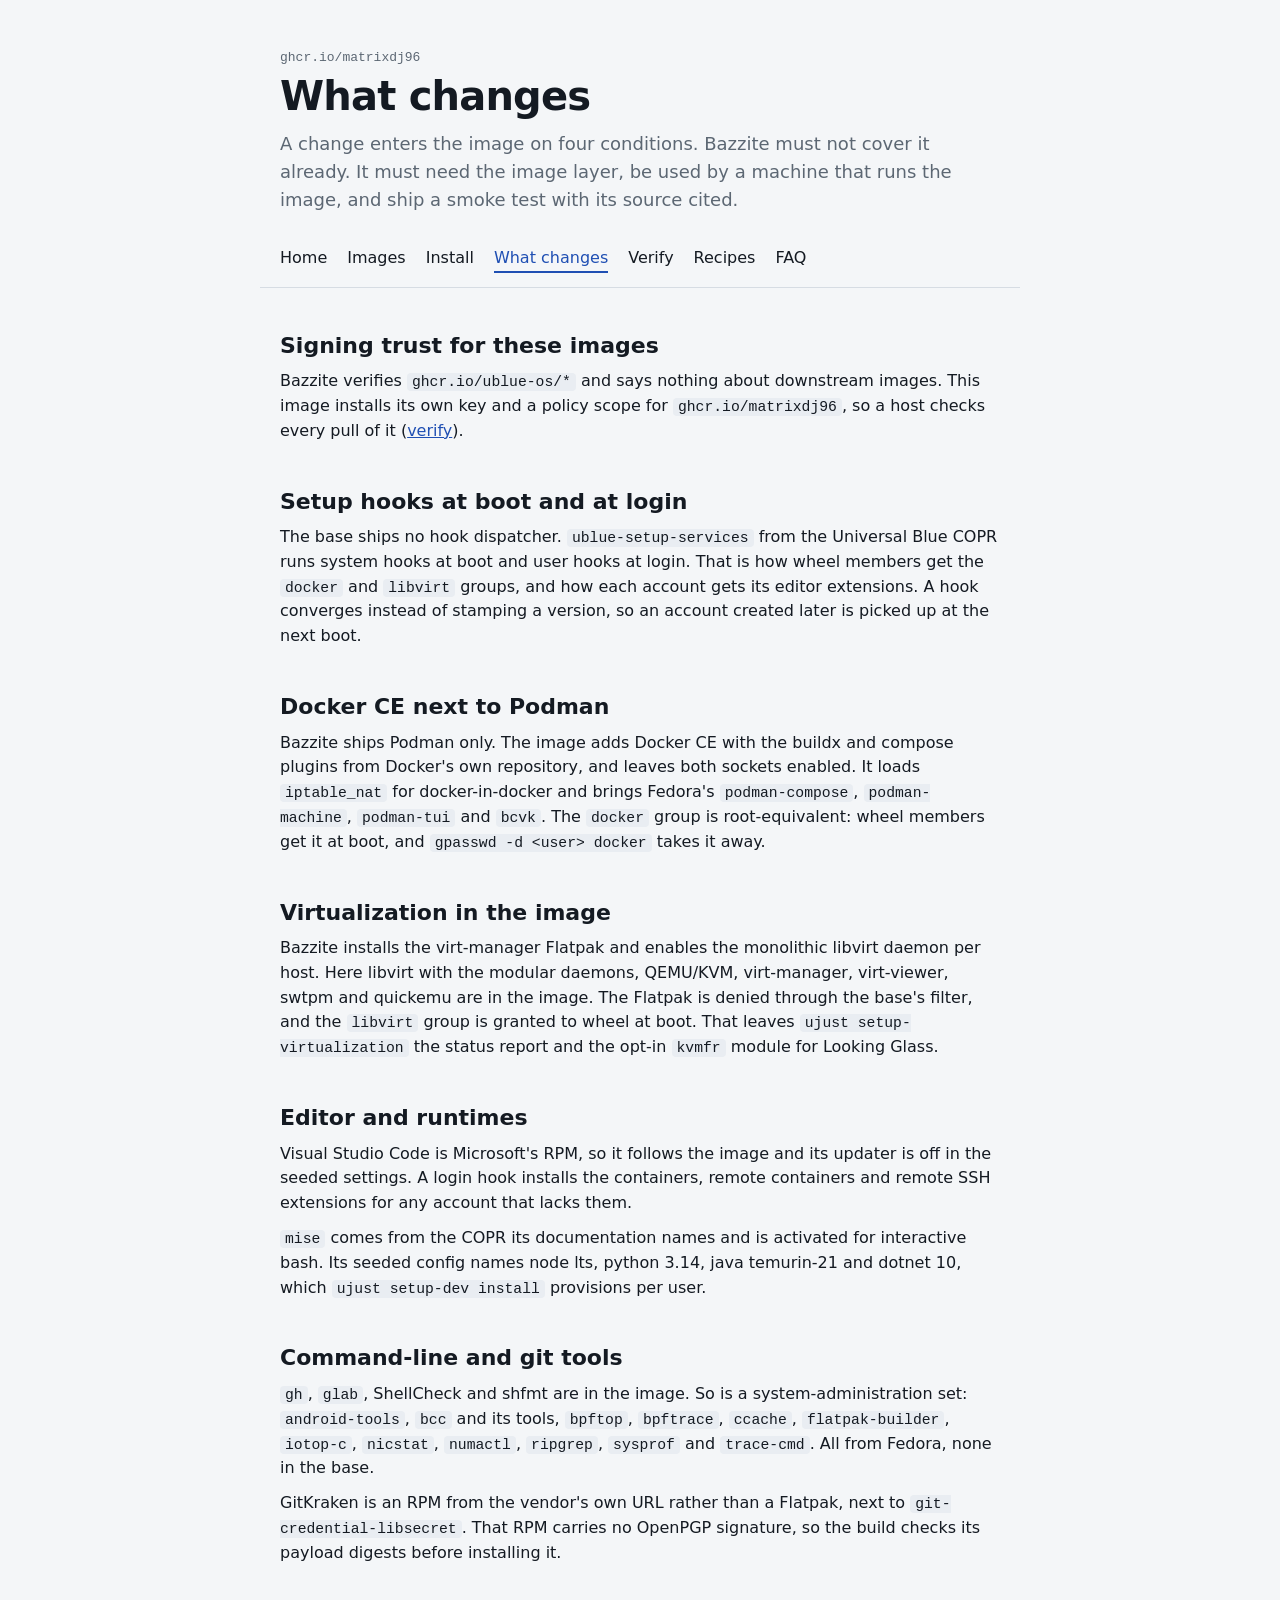
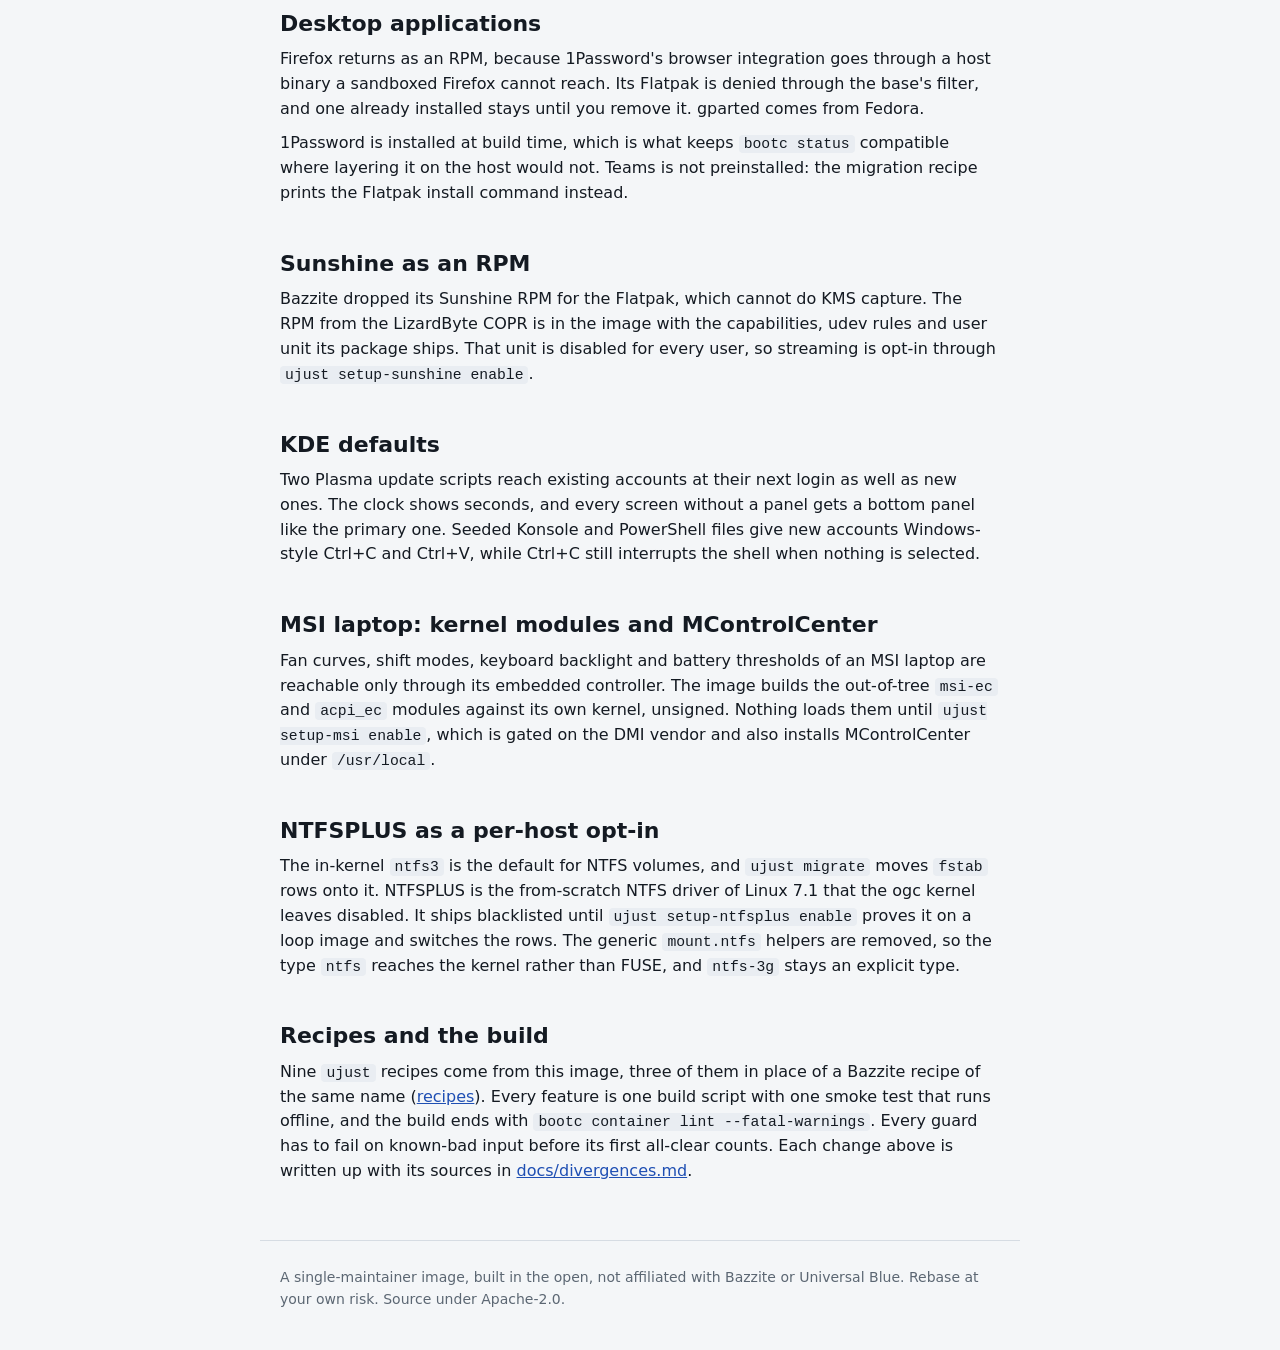
==== commit aede49d6: "feat(site): the site in seven pages, its check and the Pages deployment site/ holds seven hand-writt" ====
--- a/site/changes.html
+++ b/site/changes.html
@@ -4,90 +4,43 @@
 <meta charset="utf-8" />
 <meta name="viewport" content="width=device-width, initial-scale=1" />
 <title>What changes, bazzite-mx</title>
-<meta name="description"
-  content="What bazzite-mx changes over Bazzite, area by area, and the rule that admits a
-  change." />
-<link rel="icon" href="logo.svg" />
+<meta name="description" content="What bazzite-mx changes over Bazzite, area by area, and the rule that admits a change." />
+<link rel="icon" href="data:image/svg+xml,%3Csvg xmlns='http://www.w3.org/2000/svg' viewBox='0 0 64 64'%3E%3Crect width='64' height='64' rx='14' fill='%23162032'/%3E%3Ctext x='32' y='43' text-anchor='middle' font-family='monospace' font-size='28' font-weight='700' fill='%23f2f5f9'%3EMX%3C/text%3E%3C/svg%3E" />
 <link rel="stylesheet" href="style.css" />
 </head>
 <body>
-<header class="top">
-  <div class="row">
-    <a class="brand" href="index.html" aria-label="bazzite-mx">
-      <svg viewBox="0 0 64 64" aria-hidden="true">
-        <defs>
-          <linearGradient id="mx-bar" x1="0" y1="0" x2="1" y2="1">
-            <stop offset="0" stop-color="#60a5fa" />
-            <stop offset="0.52" stop-color="#7657ff" />
-            <stop offset="1" stop-color="#a855f7" />
-          </linearGradient>
-        </defs>
-        <rect x="2" y="2" width="60" height="60" rx="15" fill="#0b1020" stroke="url(#mx-bar)"
-          stroke-width="2.5" />
-        <text x="32" y="43" text-anchor="middle" font-family="ui-monospace, Menlo, monospace"
-          font-size="27" font-weight="700" fill="url(#mx-bar)">MX</text>
-      </svg>
-      <span>bazzite-mx</span>
-    </a>
-    <nav aria-label="Site">
-      <ul>
-        <li><a href="index.html">Home</a></li>
-        <li><a href="images.html">Images</a></li>
-        <li><a href="install.html">Install</a></li>
-        <li><a href="changes.html" aria-current="page">What changes</a></li>
-        <li><a href="verify.html">Verify</a></li>
-        <li><a href="recipes.html">Recipes</a></li>
-        <li><a href="faq.html">FAQ</a></li>
-      </ul>
-    </nav>
-    <a class="button cta" href="index.html#images">Get the image</a>
-  </div>
+<header>
+  <p class="kicker">ghcr.io/matrixdj96</p>
+  <h1>What changes</h1>
+  <p class="lead">A change enters the image on four conditions. Bazzite must not cover it
+    already. It must need the image layer, be used by a machine that runs the image, and ship a
+    smoke test with its source cited.</p>
 </header>
+<nav aria-label="Site">
+  <ul>
+    <li><a href="index.html">Home</a></li>
+    <li><a href="images.html">Images</a></li>
+    <li><a href="install.html">Install</a></li>
+    <li><a href="changes.html" aria-current="page">What changes</a></li>
+    <li><a href="verify.html">Verify</a></li>
+    <li><a href="recipes.html">Recipes</a></li>
+    <li><a href="faq.html">FAQ</a></li>
+  </ul>
+</nav>
 <main>
-  <div class="page-head">
-    <h1>What changes</h1>
-    <p class="lead">A change enters the image on four conditions. Bazzite must not cover it
-      already. It must need the image layer, be used by a machine that runs the image, and ship a
-      smoke test with its source cited.</p>
-    <ul class="jump">
-      <li><a href="changes.html#trust">Signing trust</a></li>
-      <li><a href="changes.html#identity">Image identity</a></li>
-      <li><a href="changes.html#hooks">Setup hooks</a></li>
-      <li><a href="changes.html#docker">Docker CE</a></li>
-      <li><a href="changes.html#virt">Virtualization</a></li>
-      <li><a href="changes.html#dev">Editor and runtimes</a></li>
-      <li><a href="changes.html#cli">Command-line tools</a></li>
-      <li><a href="changes.html#desktop">Desktop applications</a></li>
-      <li><a href="changes.html#sunshine">Sunshine</a></li>
-      <li><a href="changes.html#kde">KDE defaults</a></li>
-      <li><a href="changes.html#msi">MSI laptop</a></li>
-      <li><a href="changes.html#ntfsplus">NTFSPLUS</a></li>
-      <li><a href="changes.html#recipes">Recipes and the build</a></li>
-    </ul>
-  </div>
-
   <section id="trust">
     <h2>Signing trust for these images</h2>
     <p>Bazzite verifies <code>ghcr.io/ublue-os/*</code> and says nothing about downstream images.
       This image installs its own key and a policy scope for <code>ghcr.io/matrixdj96</code>, so a
       host checks every pull of it (<a href="verify.html">verify</a>).</p>
   </section>
-  <section id="identity">
-    <h2>The host names this image</h2>
-    <p>The build rewrites Bazzite's identity: <code>image-info.json</code>, which the shell
-      greeting prints and Bazzite's helpers read, <code>VARIANT_ID</code> and
-      <code>IMAGE_ID</code> in <code>os-release</code>, and the variant on Plasma's About page.
-      The boot menu still reads <code>Bazzite</code>, and Bazzite's rollback helper
-      <code>brh</code> cannot reach this image's tags: a dated release is reached with
-      <code>ujust migrate apply &lt;tag&gt;</code> (<a href="faq.html">FAQ</a>).</p>
-  </section>
   <section id="hooks">
     <h2>Setup hooks at boot and at login</h2>
     <p>The base ships no hook dispatcher. <code>ublue-setup-services</code> from the Universal
       Blue COPR runs system hooks at boot and user hooks at login. That is how wheel members get
       the <code>docker</code> and <code>libvirt</code> groups, and how each account gets its editor
-      extensions and the Konsole and PowerShell files. A hook converges instead of stamping a
-      version, so an account created later is picked up at the next boot or login.</p>
+      extensions. A hook converges instead of stamping a version, so an account created later is
+      picked up at the next boot.</p>
   </section>
   <section id="docker">
     <h2>Docker CE next to Podman</h2>
@@ -95,23 +48,17 @@
       from Docker's own repository, and leaves both sockets enabled. It loads
       <code>iptable_nat</code> for docker-in-docker and brings Fedora's
       <code>podman-compose</code>, <code>podman-machine</code>, <code>podman-tui</code> and
-      <code>bcvk</code>. The <code>docker</code> group is root-equivalent, and every wheel
-      member gets it at every boot; leaving wheel does not take it away
-      (<code>sudo gpasswd -d &lt;user&gt; docker</code>). Its gid is fixed at 995 and
-      <code>libvirt</code>'s at 954, and the hook moves a host's own numbers to those.</p>
+      <code>bcvk</code>. The <code>docker</code> group is root-equivalent: wheel members get it
+      at boot, and <code>gpasswd -d &lt;user&gt; docker</code> takes it away.</p>
   </section>
   <section id="virt">
     <h2>Virtualization in the image</h2>
     <p>Bazzite installs the virt-manager Flatpak and enables the monolithic libvirt daemon per
       host. Here libvirt with the modular daemons, QEMU/KVM, virt-manager, virt-viewer, swtpm and
       quickemu are in the image. The Flatpak is denied through the base's filter, and the
-      <code>libvirt</code> group is granted to wheel at boot and, like <code>docker</code>, kept
-      on leaving it (<code>sudo gpasswd -d &lt;user&gt; libvirt</code>). That leaves
+      <code>libvirt</code> group is granted to wheel at boot. That leaves
       <code>ujust setup-virtualization</code> the status report and the opt-in
-      <code>kvmfr</code> module for Looking Glass. Docker's firewall drops forwarded packets
-      by default, which cuts a VM on the default network off from the outside: a
-      <code>docker.service</code> drop-in lets the libvirt bridges through Docker's
-      <code>DOCKER-USER</code> chain each time the daemon starts.</p>
+      <code>kvmfr</code> module for Looking Glass.</p>
   </section>
   <section id="dev">
     <h2>Editor and runtimes</h2>
@@ -119,8 +66,8 @@
       the seeded settings. A login hook installs the containers, remote containers and remote SSH
       extensions for any account that lacks them.</p>
     <p><code>mise</code> comes from the COPR its documentation names and is activated for
-      login and interactive bash. Its seeded config names node lts, python 3.14, java temurin-21
-      and dotnet 10, which <code>ujust setup-dev install</code> provisions per user.</p>
+      interactive bash. Its seeded config names node lts, python 3.14, java temurin-21 and dotnet
+      10, which <code>ujust setup-dev install</code> provisions per user.</p>
   </section>
   <section id="cli">
     <h2>Command-line and git tools</h2>
@@ -136,8 +83,7 @@
   <section id="desktop">
     <h2>Desktop applications</h2>
     <p>Firefox returns as an RPM, because 1Password's browser integration goes through a host
-      binary a sandboxed Firefox cannot reach. It reads Bazzite's Firefox defaults, so its AI
-      features stay off as in the Flatpak. Its Flatpak is denied through the base's filter, and
+      binary a sandboxed Firefox cannot reach. Its Flatpak is denied through the base's filter, and
       one already installed stays until you remove it. gparted comes from Fedora.</p>
     <p>1Password is installed at build time, which is what keeps <code>bootc status</code>
       compatible where layering it on the host would not. Teams is not preinstalled: the migration
@@ -147,45 +93,34 @@
     <h2>Sunshine as an RPM</h2>
     <p>Bazzite dropped its Sunshine RPM for the Flatpak, which cannot do KMS capture. The RPM from
       the LizardByte COPR is in the image with the capabilities, udev rules and user unit its
-      package ships. That unit is disabled for every user, so streaming is opt-in: start it with
-      <code>ujust setup-sunshine enable</code>, which sets the portal's credentials first.</p>
+      package ships. That unit is disabled for every user, so streaming is opt-in through
+      <code>ujust setup-sunshine enable</code>.</p>
   </section>
   <section id="kde">
     <h2>KDE defaults</h2>
     <p>Two Plasma update scripts reach existing accounts at their next login as well as new ones.
       The clock shows seconds, and every screen without a panel gets a bottom panel like the
-      primary one. Each runs once per account: a later change to one reaches new accounts only,
-      and <code>ujust setup-panels</code> applies the current panel script. A Konsole file and a
-      PowerShell profile come from <code>/etc/skel</code> for a new account and from a login hook
-      for one that predates the image: Ctrl+C copies in Konsole while it still interrupts the
-      shell when nothing is selected, and Ctrl+C with Ctrl+V copy and paste in a pwsh the user
-      installs, PowerShell not being in the image.</p>
+      primary one. Seeded Konsole and PowerShell files give new accounts Windows-style Ctrl+C and
+      Ctrl+V, while Ctrl+C still interrupts the shell when nothing is selected.</p>
   </section>
   <section id="msi">
     <h2>MSI laptop: kernel modules and MControlCenter</h2>
     <p>Fan curves, shift modes, keyboard backlight and battery thresholds of an MSI laptop are
       reachable only through its embedded controller. The image builds the out-of-tree
       <code>msi-ec</code> and <code>acpi_ec</code> modules against its own kernel, unsigned.
-      Stock Bazzite loads its own signed <code>msi-ec</code> at boot on any MSI laptop, Secure
-      Boot on or off; here nothing loads them until <code>ujust setup-msi enable</code>, which
-      is gated on the DMI vendor, needs Secure Boot off and also installs MControlCenter under
-      <code>/usr/local</code>.</p>
+      Nothing loads them until
+      <code>ujust setup-msi enable</code>, which is gated on the DMI vendor and also installs
+      MControlCenter under <code>/usr/local</code>.</p>
   </section>
   <section id="ntfsplus">
     <h2>NTFSPLUS as a per-host opt-in</h2>
     <p>The in-kernel <code>ntfs3</code> is the default for NTFS volumes, and
       <code>ujust migrate</code> moves <code>fstab</code> rows onto it. NTFSPLUS is the
-      from-scratch NTFS driver of Linux 7.1, built from its author's tree at a pinned commit.
-      It ships blacklisted until <code>ujust setup-ntfsplus enable</code> proves it on a loop
-      image and switches the rows, each <code>ntfs</code> row gaining
-      <code>errors=remount-ro</code>: NTFSPLUS's own default, <code>errors=continue</code>,
-      would mount a dirty or hibernated volume writable. No mask is written, so a row without
-      one goes from 0755 under <code>ntfs3</code> to 0777, writable by every account. The
-      module is unsigned, so Secure Boot has to be off. The generic <code>mount.ntfs</code>
-      helpers are removed, so the type <code>ntfs</code> reaches the kernel rather than FUSE,
-      and <code>ntfs-3g</code> stays an explicit type. Bazzite's warning about running games
-      from NTFS drives (<code>ntfs-nag</code>) is off for every user, an NTFSPLUS volume being
-      of type <code>ntfs</code>.</p>
+      from-scratch NTFS driver of Linux 7.1 that the ogc kernel leaves disabled. It ships
+      blacklisted until <code>ujust setup-ntfsplus enable</code> proves it on a loop image and
+      switches the rows. The generic <code>mount.ntfs</code> helpers are removed, so the type
+      <code>ntfs</code> reaches the kernel rather than FUSE, and <code>ntfs-3g</code> stays an
+      explicit type.</p>
   </section>
   <section id="recipes">
     <h2>Recipes and the build</h2>
@@ -200,11 +135,6 @@
 <footer>
   <p>A single-maintainer image, built in the open, not affiliated with Bazzite or Universal
     Blue. Rebase at your own risk. Source under Apache-2.0.</p>
-  <ul>
-    <li><a href="https://github.com/MatrixDJ96/bazzite-mx">Source</a></li>
-    <li><a href="https://github.com/MatrixDJ96/bazzite-mx/releases">Releases</a></li>
-    <li><a href="https://github.com/MatrixDJ96/bazzite-mx/issues">Issues</a></li>
-  </ul>
 </footer>
 </body>
 </html>
--- a/site/style.css
+++ b/site/style.css
@@ -1,413 +1,95 @@
-/* One stylesheet for the seven pages: system fonts, a dark and a light palette, no asset
-   fetched from outside the site. */
 :root {
-  --bg: #0b1020;
-  --bg-raise: #111832;
-  --surface: #141c33;
-  --fg: #e8edf7;
-  --muted: #9aa6bd;
-  --line: #273250;
-  --line-strong: #3a4870;
-  --code-bg: #0e142a;
-  --accent: #60a5fa;
-  --accent-mid: #8b7cff;
-  --accent-2: #a855f7;
-  --accent-ink: #0b1020;
-  --glow: rgba(124, 58, 237, 0.28);
+  --bg: #f4f6f8;
+  --fg: #141a22;
+  --muted: #5c6773;
+  --line: #d6dce3;
+  --code-bg: #e9edf2;
+  --accent: #1f4fb3;
   --mono: ui-monospace, SFMono-Regular, Menlo, Consolas, "Liberation Mono", monospace;
   --sans: system-ui, -apple-system, "Segoe UI", Roboto, "Noto Sans", sans-serif;
-  color-scheme: dark light;
+  color-scheme: light dark;
 }
-@media (prefers-color-scheme: light) {
+@media (prefers-color-scheme: dark) {
   :root {
-    --bg: #f5f7fc;
-    --bg-raise: #eef1f9;
-    --surface: #ffffff;
-    --fg: #131a2c;
-    --muted: #596479;
-    --line: #d8deec;
-    --line-strong: #b9c3da;
-    --code-bg: #eaeef7;
-    --accent: #2563eb;
-    --accent-mid: #5b3fe0;
-    --accent-2: #8b3fd9;
-    --accent-ink: #ffffff;
-    --glow: rgba(124, 58, 237, 0.12);
+    --bg: #0e141b;
+    --fg: #e4e9ef;
+    --muted: #93a0ae;
+    --line: #243040;
+    --code-bg: #161e28;
+    --accent: #8db0f7;
   }
 }
-
 * { box-sizing: border-box; }
-/* The bar stays one row and sticky down to 641px, so one padding clears it
-   for every #fragment; below, it wraps and scrolls away with the page. */
-html { scroll-padding-top: 80px; scroll-behavior: smooth; }
-@media (prefers-reduced-motion: reduce) { html { scroll-behavior: auto; } }
+html { scroll-padding-top: 16px; }
 body {
   margin: 0;
   background: var(--bg);
   color: var(--fg);
-  font: 16px/1.6 var(--sans);
+  font: 16px/1.55 var(--sans);
 }
-a { color: var(--accent); text-decoration-thickness: 1px; text-underline-offset: 3px; }
-a:hover { text-decoration-thickness: 2px; }
-:focus-visible { outline: 2px solid var(--accent); outline-offset: 3px; border-radius: 4px; }
-h1, h2, h3 { line-height: 1.2; letter-spacing: -0.01em; margin: 0; }
+header, nav, main, footer { max-width: 760px; margin: 0 auto; padding: 0 20px; }
+header { padding-top: 48px; }
+.kicker { margin: 0; font-family: var(--mono); font-size: 13px; color: var(--muted); }
+h1 { margin: 6px 0 12px; font-size: 40px; line-height: 1.1; letter-spacing: -0.02em; }
+h2 { margin: 44px 0 10px; font-size: 22px; line-height: 1.25; }
+h3 { margin: 28px 0 6px; font-size: 17px; }
 p { margin: 10px 0; }
-ul, ol { padding-left: 22px; }
-li { margin: 4px 0; }
+.lead { font-size: 18px; color: var(--muted); }
+a { color: var(--accent); }
+a:focus-visible, nav a:focus-visible, [tabindex]:focus-visible { outline: 2px solid var(--accent); outline-offset: 2px; }
+nav { margin-top: 28px; padding-bottom: 12px; border-bottom: 1px solid var(--line); }
+nav ul { list-style: none; margin: 0; padding: 0; display: flex; flex-wrap: wrap; gap: 4px 20px; }
+nav a { text-decoration: none; color: var(--fg); padding: 4px 0; border-bottom: 2px solid transparent; }
+nav a:hover { border-bottom-color: var(--line); }
+nav a[aria-current="page"] { border-bottom-color: var(--accent); color: var(--accent); }
 code {
   font-family: var(--mono);
   font-size: 0.92em;
-  overflow-wrap: break-word;
+  overflow-wrap: anywhere;
   background: var(--code-bg);
-  border: 1px solid var(--line);
-  padding: 1px 6px;
-  border-radius: 5px;
+  padding: 1px 5px;
+  border-radius: 4px;
 }
 pre {
   margin: 12px 0;
-  padding: 14px 18px;
+  padding: 14px 16px;
   background: var(--code-bg);
   border: 1px solid var(--line);
-  border-radius: 10px;
+  border-radius: 6px;
   overflow-x: auto;
-  scrollbar-color: var(--line-strong) transparent;
-  line-height: 1.5;
+  line-height: 1.45;
 }
-pre code { padding: 0; border: 0; background: none; font-size: 14px; }
+pre code { padding: 0; background: none; font-size: 14px; }
 table { border-collapse: collapse; width: 100%; margin: 12px 0; font-size: 15px; }
-th, td {
-  text-align: left;
-  padding: 9px 12px;
-  border-bottom: 1px solid var(--line);
-  vertical-align: top;
-}
+th, td { text-align: left; padding: 8px 10px; border-bottom: 1px solid var(--line); vertical-align: top; }
 th { color: var(--muted); font-weight: 600; }
-.scroll { overflow-x: auto; scrollbar-color: var(--line-strong) transparent; }
-
-/* --- top bar --------------------------------------------------------------- */
-.top {
-  position: sticky;
-  top: 0;
-  z-index: 5;
-  background: color-mix(in srgb, var(--bg) 86%, transparent);
-  backdrop-filter: blur(10px);
-  border-bottom: 1px solid var(--line);
-}
-.top .row {
-  max-width: 1120px;
-  margin: 0 auto;
-  padding: 10px 24px;
-  display: flex;
-  align-items: center;
-  gap: 18px;
-}
-.brand {
-  display: flex;
-  align-items: center;
-  gap: 10px;
-  color: var(--fg);
-  text-decoration: none;
-  font-family: var(--mono);
-  font-weight: 700;
-  font-size: 15px;
-  margin-right: 6px;
-}
-.brand svg { width: 28px; height: 28px; display: block; }
-.brand span { white-space: nowrap; }
-/* One row, scrolling sideways when it no longer fits: a nav that wraps under
-   a sticky bar hides every #fragment behind it. The button and the wordmark
-   go before the nav has to scroll. */
-nav { min-width: 0; }
-nav ul {
-  list-style: none;
-  margin: 0;
-  padding: 0;
-  display: flex;
-  flex-wrap: nowrap;
-  overflow-x: auto;
-  scrollbar-width: thin;
-  gap: 2px 4px;
-}
-nav li { flex: none; }
-nav a {
-  display: block;
-  padding: 6px 10px;
-  border-radius: 8px;
-  color: var(--muted);
-  text-decoration: none;
-  font-size: 15px;
-}
-nav a:hover { color: var(--fg); background: var(--bg-raise); }
-nav a[aria-current="page"] { color: var(--fg); background: var(--bg-raise); }
-.top .cta { margin-left: auto; }
-
-.button {
-  display: inline-block;
-  padding: 9px 16px;
-  border-radius: 10px;
-  font-weight: 600;
-  text-decoration: none;
-  white-space: nowrap;
-  color: var(--accent-ink);
-  background: linear-gradient(120deg, var(--accent), var(--accent-mid) 52%, var(--accent-2));
-  box-shadow: 0 0 0 1px var(--line-strong) inset;
-}
-.button:hover { color: var(--accent-ink); filter: brightness(1.08); }
-.button.quiet {
-  color: var(--fg);
-  background: var(--bg-raise);
-  box-shadow: 0 0 0 1px var(--line) inset;
-}
-.button.quiet:hover { color: var(--fg); background: var(--surface); }
-
-/* --- page frame ---------------------------------------------------------- */
-main { max-width: 1120px; margin: 0 auto; padding: 0 24px; }
-.page-head { padding: 56px 0 8px; }
-.page-head h1 { font-size: 40px; }
-.page-head .lead { margin: 12px 0 0; font-size: 18px; color: var(--muted); max-width: 66ch; }
-section { padding: 28px 0 4px; }
-section h2 { font-size: 24px; margin-bottom: 8px; }
-section h3 { font-size: 18px; margin: 22px 0 4px; }
-section > p, section > div > p, .card p, .step p { max-width: 72ch; }
-.jump {
-  display: flex;
-  flex-wrap: wrap;
-  gap: 8px;
-  margin: 18px 0 8px;
-  padding: 0;
-  list-style: none;
-}
-.jump a {
-  display: inline-block;
-  padding: 5px 12px;
-  border: 1px solid var(--line);
-  border-radius: 999px;
-  background: var(--bg-raise);
-  color: var(--fg);
-  text-decoration: none;
-  font-size: 14px;
-}
-.jump a:hover { border-color: var(--accent); color: var(--fg); }
-
-/* --- hero ------------------------------------------------------------------ */
-.hero {
-  padding: 72px 0 40px;
-  position: relative;
-}
-.hero::before {
-  content: "";
-  position: absolute;
-  inset: 0 auto auto 0;
-  width: 60%;
-  height: 100%;
-  background: radial-gradient(closest-side, var(--glow), transparent);
-  pointer-events: none;
-}
-.hero > * { position: relative; }
-.lockup { display: flex; align-items: center; gap: 28px; flex-wrap: wrap; }
-.lockup svg {
-  width: 124px;
-  height: 124px;
-  flex: none;
-  filter: drop-shadow(0 12px 32px var(--glow));
-}
-.wordmark { font-family: var(--mono); line-height: 1; }
-.wordmark .registry { display: block; font-size: 18px; color: var(--muted); margin-bottom: 8px; }
-.wordmark .name {
-  display: inline;
-  font-size: clamp(40px, 9vw, 104px);
-  font-weight: 700;
-  letter-spacing: -0.04em;
-  white-space: nowrap;
-  background:
-    linear-gradient(100deg, var(--accent) 0%, var(--accent-mid) 45%, var(--accent-2) 80%);
-  -webkit-background-clip: text;
-  background-clip: text;
-  color: transparent;
-}
-.wordmark .tag {
-  display: inline;
-  font-size: clamp(22px, 4vw, 44px);
-  font-weight: 500;
-  color: var(--muted);
-  letter-spacing: -0.02em;
-}
-.hero .lead { font-size: 20px; max-width: 60ch; margin: 26px 0 0; color: var(--fg); }
-.hero .actions { display: flex; flex-wrap: wrap; gap: 12px; margin-top: 28px; }
-.hero .facts {
-  display: flex;
-  flex-wrap: wrap;
-  gap: 8px 26px;
-  margin: 30px 0 0;
-  padding: 0;
-  list-style: none;
-  color: var(--muted);
-  font-size: 15px;
-}
-
-/* --- cards ----------------------------------------------------------------- */
-.grid { display: grid; gap: 14px; margin-top: 16px; }
-.grid + p { margin-top: 18px; }
-.grid.three { grid-template-columns: repeat(3, minmax(0, 1fr)); }
-.grid.two { grid-template-columns: repeat(2, minmax(0, 1fr)); }
-.card {
-  background: var(--surface);
-  border: 1px solid var(--line);
-  border-radius: 14px;
-  padding: 18px 20px;
-}
-.card h3 { font-size: 17px; margin: 0 0 6px; }
-.card p { margin: 6px 0 0; color: var(--muted); font-size: 15px; }
-.card p a { color: var(--fg); }
-.card.link { display: block; color: inherit; text-decoration: none; }
-.card.link:hover { border-color: var(--accent); }
-.card.link h3 { color: var(--accent); }
-
-.image-card { border-top: 3px solid var(--accent); }
-.image-card .for { font-weight: 600; color: var(--fg); margin: 0 0 8px; font-size: 15px; }
-.image-card .ref {
-  display: block;
-  font-family: var(--mono);
-  font-size: 15px;
-  font-weight: 700;
-  overflow-wrap: anywhere;
-  color: var(--fg);
-}
-.image-card .base { margin: 8px 0 0; font-size: 14px; }
-/* From 861px each image is a full-width row, so its whole reference fits on one line:
-   check-site.sh wants the reference unbroken in the markup, so no <wbr> can split it. */
-@media (min-width: 861px) {
-  .grid.three:has(> .image-card) { grid-template-columns: 1fr; }
-  .image-card {
-    display: grid;
-    grid-template-columns: minmax(0, 17em) 1fr;
-    column-gap: 24px;
-    align-items: baseline;
-    border-top: 1px solid var(--line);
-    border-left: 3px solid var(--accent);
-  }
-  .image-card .for { grid-row: 1 / span 2; margin: 0; }
-  .image-card .ref { grid-column: 2; overflow-wrap: normal; }
-  .image-card .base { grid-column: 2; margin-top: 4px; }
-}
-
-.steps { list-style: none; margin: 18px 0 0; padding: 0; counter-reset: step; }
-.step {
-  position: relative;
-  padding: 4px 0 22px 62px;
-  border-left: 1px solid var(--line);
-  margin-left: 20px;
-}
-.step:last-child { border-left-color: transparent; }
-.step::before {
-  counter-increment: step;
-  content: counter(step);
-  position: absolute;
-  left: -21px;
-  top: 0;
-  width: 42px;
-  height: 42px;
-  border-radius: 50%;
-  display: grid;
-  place-items: center;
-  font-family: var(--mono);
-  font-weight: 700;
-  color: var(--accent-ink);
-  background: linear-gradient(120deg, var(--accent), var(--accent-mid) 52%, var(--accent-2));
-}
-.step > p:first-child { margin-top: 8px; font-weight: 600; }
-.step pre { margin: 10px 0; }
-
-.recipe { margin-top: 14px; }
-.recipe h3 { font-family: var(--mono); font-size: 16px; margin: 0 0 8px; overflow-wrap: anywhere; }
-.recipe .options { display: flex; flex-wrap: wrap; gap: 6px; margin: 0 0 10px; padding: 0; }
-.recipe .options li {
-  margin: 0;
-  list-style: none;
-  font-family: var(--mono);
-  font-size: 13px;
-  padding: 2px 9px;
-  border-radius: 999px;
-  border: 1px solid var(--line-strong);
-  color: var(--fg);
-}
-
-details {
-  border-top: 1px solid var(--line);
-  padding: 4px 0;
-}
-details:last-of-type { border-bottom: 1px solid var(--line); }
-summary {
-  cursor: pointer;
-  padding: 14px 0;
-  font-size: 17px;
-  font-weight: 600;
-  list-style: none;
-  display: flex;
-  gap: 12px;
-  align-items: baseline;
-}
-summary::-webkit-details-marker { display: none; }
-summary::before {
-  content: "+";
-  content: "+" / "";
-  font-family: var(--mono);
-  color: var(--accent);
-  flex: 0 0 1ch;
-}
-details[open] summary::before { content: "\2212"; content: "\2212" / ""; }
-details p { margin: 0 0 14px 2.2ch; max-width: 72ch; color: var(--fg); }
-
-.note {
-  border-left: 3px solid var(--accent);
-  background: var(--bg-raise);
-  padding: 10px 16px;
-  border-radius: 0 10px 10px 0;
-  margin: 14px 0;
-}
-.note p { margin: 4px 0; }
-
+.scroll { overflow-x: auto; }
+ul { padding-left: 22px; }
+li { margin: 4px 0; }
+.board { margin: 20px 0 8px; padding: 0; list-style: none; font-family: var(--mono); }
+.board li { padding: 14px 0; border-top: 1px solid var(--line); }
+.board li:last-child { border-bottom: 1px solid var(--line); }
+.board .ref { display: block; font-size: 21px; font-weight: 700; letter-spacing: -0.01em; word-break: break-all; }
+.board .base { display: block; margin-top: 4px; font-size: 14px; color: var(--muted); }
+.board .for { display: block; margin-top: 2px; font-family: var(--sans); font-size: 15px; }
+ol.steps { padding-left: 26px; }
+ol.steps > li { margin: 14px 0; }
+ol.steps pre { margin: 6px 0; }
+dl.recipes dt { margin-top: 24px; font-family: var(--mono); font-weight: 700; font-size: 16px; overflow-wrap: anywhere; }
+dl.recipes dd { margin: 6px 0 0; }
+dl.faq dt { margin-top: 28px; font-size: 18px; font-weight: 700; line-height: 1.3; }
+dl.faq dd { margin: 8px 0 0; }
 footer {
-  margin: 64px max(24px, calc((100% - 1072px) / 2)) 40px;
-  padding: 20px 0 0;
+  margin: 56px auto 40px;
+  padding-top: 16px;
   border-top: 1px solid var(--line);
   color: var(--muted);
   font-size: 14px;
-  display: flex;
-  flex-wrap: wrap;
-  gap: 8px 28px;
-  justify-content: space-between;
 }
-footer p { margin: 0; max-width: 70ch; }
-footer ul { list-style: none; margin: 0; padding: 0; display: flex; gap: 18px; flex-wrap: wrap; }
-
-@media (max-width: 860px) {
-  .grid.three { grid-template-columns: repeat(2, minmax(0, 1fr)); }
+@media (max-width: 600px) {
+  header { padding-top: 32px; }
+  h1 { font-size: 32px; }
+  .board .ref { font-size: 17px; }
+  th, td { padding: 6px 6px; }
+  .scroll table { min-width: 540px; }
 }
-@media (max-width: 940px) {
-  .top .cta { display: none; }
-}
-@media (max-width: 760px) {
-  .brand span { display: none; }
-  .brand { margin-right: 0; }
-  nav a { padding: 6px 8px; }
-}
-@media (max-width: 640px) {
-  html { scroll-padding-top: 0; }
-  .top { position: static; }
-  .top .row { padding: 8px 16px; gap: 10px; }
-  nav ul { flex-wrap: wrap; overflow-x: visible; }
-  nav a { padding: 5px 8px; font-size: 14px; }
-  main { padding-left: 16px; padding-right: 16px; }
-  footer { margin-left: 16px; margin-right: 16px; }
-  .page-head { padding-top: 36px; }
-  .page-head h1 { font-size: 32px; }
-  .hero { padding: 44px 0 28px; }
-  .lockup { gap: 16px; }
-  .lockup svg { width: 76px; height: 76px; }
-  .grid.three, .grid.two { grid-template-columns: 1fr; }
-  .step { padding-left: 50px; margin-left: 16px; }
-  .step::before { width: 34px; height: 34px; left: -17px; font-size: 14px; }
-  th, td { padding: 7px 8px; }
-  .scroll table { min-width: 560px; }
-}
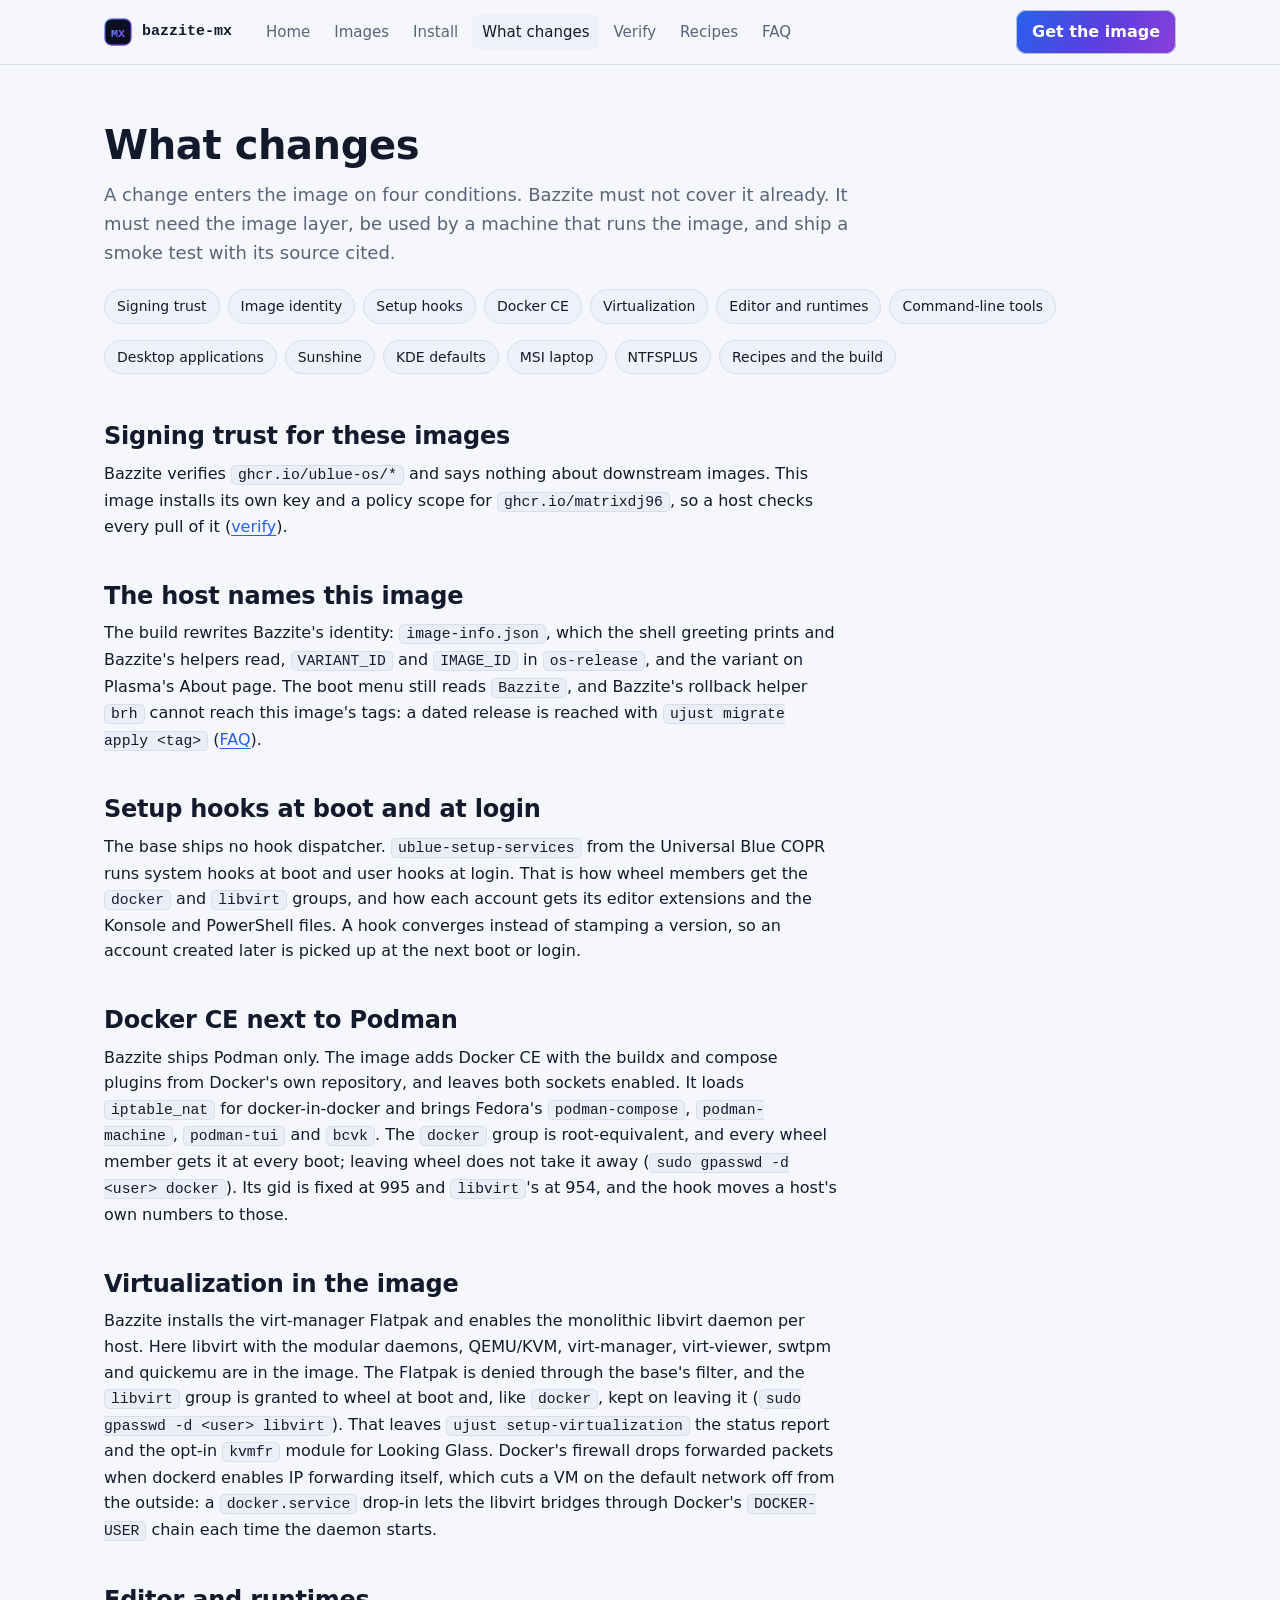
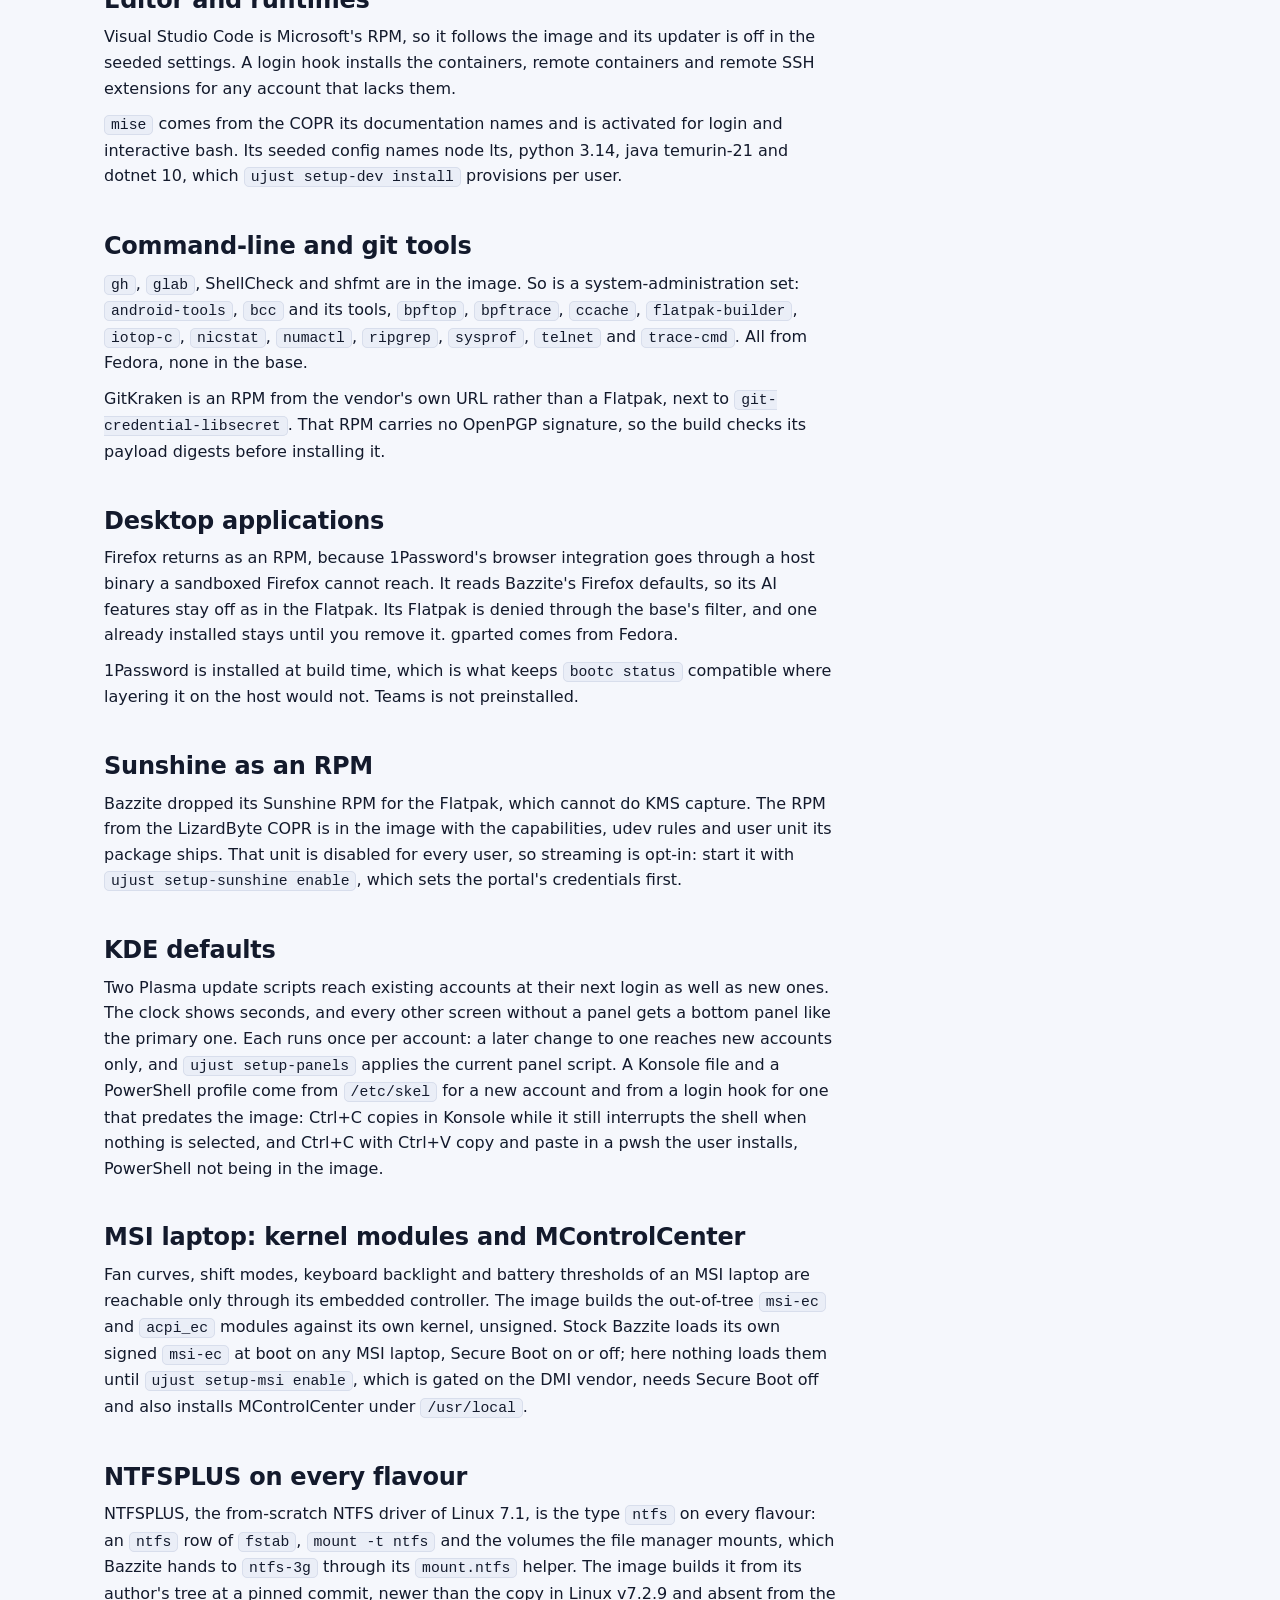
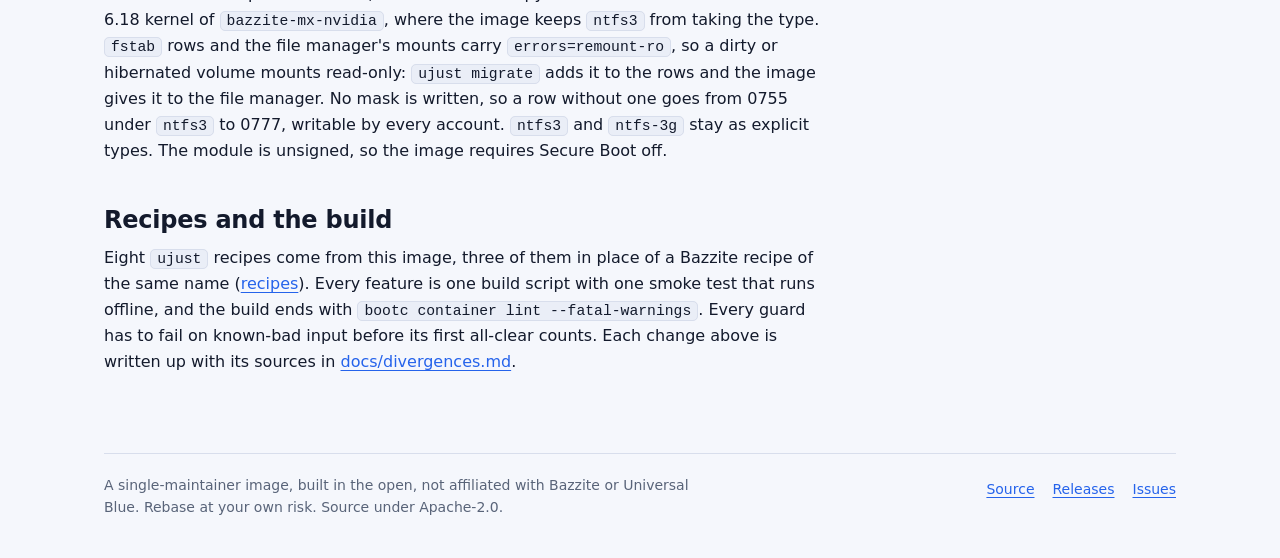
==== commit 27ced6e3: "feat(site): the site in seven pages, its check and the Pages deployment site/ holds seven hand-writt" ====
--- a/site/changes.html
+++ b/site/changes.html
@@ -4,43 +4,90 @@
 <meta charset="utf-8" />
 <meta name="viewport" content="width=device-width, initial-scale=1" />
 <title>What changes, bazzite-mx</title>
-<meta name="description" content="What bazzite-mx changes over Bazzite, area by area, and the rule that admits a change." />
-<link rel="icon" href="data:image/svg+xml,%3Csvg xmlns='http://www.w3.org/2000/svg' viewBox='0 0 64 64'%3E%3Crect width='64' height='64' rx='14' fill='%23162032'/%3E%3Ctext x='32' y='43' text-anchor='middle' font-family='monospace' font-size='28' font-weight='700' fill='%23f2f5f9'%3EMX%3C/text%3E%3C/svg%3E" />
+<meta name="description"
+  content="What bazzite-mx changes over Bazzite, area by area, and the rule that admits a
+  change." />
+<link rel="icon" href="logo.svg" />
 <link rel="stylesheet" href="style.css" />
 </head>
 <body>
-<header>
-  <p class="kicker">ghcr.io/matrixdj96</p>
-  <h1>What changes</h1>
-  <p class="lead">A change enters the image on four conditions. Bazzite must not cover it
-    already. It must need the image layer, be used by a machine that runs the image, and ship a
-    smoke test with its source cited.</p>
+<header class="top">
+  <div class="row">
+    <a class="brand" href="index.html" aria-label="bazzite-mx">
+      <svg viewBox="0 0 64 64" aria-hidden="true">
+        <defs>
+          <linearGradient id="mx-bar" x1="0" y1="0" x2="1" y2="1">
+            <stop offset="0" stop-color="#60a5fa" />
+            <stop offset="0.52" stop-color="#7657ff" />
+            <stop offset="1" stop-color="#a855f7" />
+          </linearGradient>
+        </defs>
+        <rect x="2" y="2" width="60" height="60" rx="15" fill="#0b1020" stroke="url(#mx-bar)"
+          stroke-width="2.5" />
+        <text x="32" y="43" text-anchor="middle" font-family="ui-monospace, Menlo, monospace"
+          font-size="27" font-weight="700" fill="url(#mx-bar)">MX</text>
+      </svg>
+      <span>bazzite-mx</span>
+    </a>
+    <nav aria-label="Site">
+      <ul>
+        <li><a href="index.html">Home</a></li>
+        <li><a href="images.html">Images</a></li>
+        <li><a href="install.html">Install</a></li>
+        <li><a href="changes.html" aria-current="page">What changes</a></li>
+        <li><a href="verify.html">Verify</a></li>
+        <li><a href="recipes.html">Recipes</a></li>
+        <li><a href="faq.html">FAQ</a></li>
+      </ul>
+    </nav>
+    <a class="button cta" href="index.html#images">Get the image</a>
+  </div>
 </header>
-<nav aria-label="Site">
-  <ul>
-    <li><a href="index.html">Home</a></li>
-    <li><a href="images.html">Images</a></li>
-    <li><a href="install.html">Install</a></li>
-    <li><a href="changes.html" aria-current="page">What changes</a></li>
-    <li><a href="verify.html">Verify</a></li>
-    <li><a href="recipes.html">Recipes</a></li>
-    <li><a href="faq.html">FAQ</a></li>
-  </ul>
-</nav>
 <main>
+  <div class="page-head">
+    <h1>What changes</h1>
+    <p class="lead">A change enters the image on four conditions. Bazzite must not cover it
+      already. It must need the image layer, be used by a machine that runs the image, and ship a
+      smoke test with its source cited.</p>
+    <ul class="jump">
+      <li><a href="changes.html#trust">Signing trust</a></li>
+      <li><a href="changes.html#identity">Image identity</a></li>
+      <li><a href="changes.html#hooks">Setup hooks</a></li>
+      <li><a href="changes.html#docker">Docker CE</a></li>
+      <li><a href="changes.html#virt">Virtualization</a></li>
+      <li><a href="changes.html#dev">Editor and runtimes</a></li>
+      <li><a href="changes.html#cli">Command-line tools</a></li>
+      <li><a href="changes.html#desktop">Desktop applications</a></li>
+      <li><a href="changes.html#sunshine">Sunshine</a></li>
+      <li><a href="changes.html#kde">KDE defaults</a></li>
+      <li><a href="changes.html#msi">MSI laptop</a></li>
+      <li><a href="changes.html#ntfsplus">NTFSPLUS</a></li>
+      <li><a href="changes.html#recipes">Recipes and the build</a></li>
+    </ul>
+  </div>
+
   <section id="trust">
     <h2>Signing trust for these images</h2>
     <p>Bazzite verifies <code>ghcr.io/ublue-os/*</code> and says nothing about downstream images.
       This image installs its own key and a policy scope for <code>ghcr.io/matrixdj96</code>, so a
       host checks every pull of it (<a href="verify.html">verify</a>).</p>
   </section>
+  <section id="identity">
+    <h2>The host names this image</h2>
+    <p>The build rewrites Bazzite's identity: <code>image-info.json</code>, which the shell
+      greeting prints and Bazzite's helpers read, <code>VARIANT_ID</code> and
+      <code>IMAGE_ID</code> in <code>os-release</code>, and the variant on Plasma's About page.
+      The boot menu still reads <code>Bazzite</code>, and Bazzite's rollback helper
+      <code>brh</code> cannot reach this image's tags: a dated release is reached with
+      <code>ujust migrate apply &lt;tag&gt;</code> (<a href="faq.html">FAQ</a>).</p>
+  </section>
   <section id="hooks">
     <h2>Setup hooks at boot and at login</h2>
     <p>The base ships no hook dispatcher. <code>ublue-setup-services</code> from the Universal
       Blue COPR runs system hooks at boot and user hooks at login. That is how wheel members get
       the <code>docker</code> and <code>libvirt</code> groups, and how each account gets its editor
-      extensions. A hook converges instead of stamping a version, so an account created later is
-      picked up at the next boot.</p>
+      extensions and the Konsole and PowerShell files. A hook converges instead of stamping a
+      version, so an account created later is picked up at the next boot or login.</p>
   </section>
   <section id="docker">
     <h2>Docker CE next to Podman</h2>
@@ -48,17 +95,23 @@
       from Docker's own repository, and leaves both sockets enabled. It loads
       <code>iptable_nat</code> for docker-in-docker and brings Fedora's
       <code>podman-compose</code>, <code>podman-machine</code>, <code>podman-tui</code> and
-      <code>bcvk</code>. The <code>docker</code> group is root-equivalent: wheel members get it
-      at boot, and <code>gpasswd -d &lt;user&gt; docker</code> takes it away.</p>
+      <code>bcvk</code>. The <code>docker</code> group is root-equivalent, and every wheel
+      member gets it at every boot; leaving wheel does not take it away
+      (<code>sudo gpasswd -d &lt;user&gt; docker</code>). Its gid is fixed at 995 and
+      <code>libvirt</code>'s at 954, and the hook moves a host's own numbers to those.</p>
   </section>
   <section id="virt">
     <h2>Virtualization in the image</h2>
     <p>Bazzite installs the virt-manager Flatpak and enables the monolithic libvirt daemon per
       host. Here libvirt with the modular daemons, QEMU/KVM, virt-manager, virt-viewer, swtpm and
       quickemu are in the image. The Flatpak is denied through the base's filter, and the
-      <code>libvirt</code> group is granted to wheel at boot. That leaves
+      <code>libvirt</code> group is granted to wheel at boot and, like <code>docker</code>, kept
+      on leaving it (<code>sudo gpasswd -d &lt;user&gt; libvirt</code>). That leaves
       <code>ujust setup-virtualization</code> the status report and the opt-in
-      <code>kvmfr</code> module for Looking Glass.</p>
+      <code>kvmfr</code> module for Looking Glass. Docker's firewall drops forwarded packets
+      when dockerd enables IP forwarding itself, which cuts a VM on the default network off
+      from the outside: a <code>docker.service</code> drop-in lets the libvirt bridges
+      through Docker's <code>DOCKER-USER</code> chain each time the daemon starts.</p>
   </section>
   <section id="dev">
     <h2>Editor and runtimes</h2>
@@ -66,8 +119,8 @@
       the seeded settings. A login hook installs the containers, remote containers and remote SSH
       extensions for any account that lacks them.</p>
     <p><code>mise</code> comes from the COPR its documentation names and is activated for
-      interactive bash. Its seeded config names node lts, python 3.14, java temurin-21 and dotnet
-      10, which <code>ujust setup-dev install</code> provisions per user.</p>
+      login and interactive bash. Its seeded config names node lts, python 3.14, java temurin-21
+      and dotnet 10, which <code>ujust setup-dev install</code> provisions per user.</p>
   </section>
   <section id="cli">
     <h2>Command-line and git tools</h2>
@@ -75,7 +128,8 @@
       system-administration set: <code>android-tools</code>, <code>bcc</code> and its tools,
       <code>bpftop</code>, <code>bpftrace</code>, <code>ccache</code>, <code>flatpak-builder</code>,
       <code>iotop-c</code>, <code>nicstat</code>, <code>numactl</code>, <code>ripgrep</code>,
-      <code>sysprof</code> and <code>trace-cmd</code>. All from Fedora, none in the base.</p>
+      <code>sysprof</code>, <code>telnet</code> and <code>trace-cmd</code>. All from Fedora, none
+      in the base.</p>
     <p>GitKraken is an RPM from the vendor's own URL rather than a Flatpak, next to
       <code>git-credential-libsecret</code>. That RPM carries no OpenPGP signature, so the build
       checks its payload digests before installing it.</p>
@@ -83,48 +137,58 @@
   <section id="desktop">
     <h2>Desktop applications</h2>
     <p>Firefox returns as an RPM, because 1Password's browser integration goes through a host
-      binary a sandboxed Firefox cannot reach. Its Flatpak is denied through the base's filter, and
+      binary a sandboxed Firefox cannot reach. It reads Bazzite's Firefox defaults, so its AI
+      features stay off as in the Flatpak. Its Flatpak is denied through the base's filter, and
       one already installed stays until you remove it. gparted comes from Fedora.</p>
     <p>1Password is installed at build time, which is what keeps <code>bootc status</code>
-      compatible where layering it on the host would not. Teams is not preinstalled: the migration
-      recipe prints the Flatpak install command instead.</p>
+      compatible where layering it on the host would not. Teams is not preinstalled.</p>
   </section>
   <section id="sunshine">
     <h2>Sunshine as an RPM</h2>
     <p>Bazzite dropped its Sunshine RPM for the Flatpak, which cannot do KMS capture. The RPM from
       the LizardByte COPR is in the image with the capabilities, udev rules and user unit its
-      package ships. That unit is disabled for every user, so streaming is opt-in through
-      <code>ujust setup-sunshine enable</code>.</p>
+      package ships. That unit is disabled for every user, so streaming is opt-in: start it with
+      <code>ujust setup-sunshine enable</code>, which sets the portal's credentials first.</p>
   </section>
   <section id="kde">
     <h2>KDE defaults</h2>
     <p>Two Plasma update scripts reach existing accounts at their next login as well as new ones.
-      The clock shows seconds, and every screen without a panel gets a bottom panel like the
-      primary one. Seeded Konsole and PowerShell files give new accounts Windows-style Ctrl+C and
-      Ctrl+V, while Ctrl+C still interrupts the shell when nothing is selected.</p>
+      The clock shows seconds, and every other screen without a panel gets a bottom panel like the
+      primary one. Each runs once per account: a later change to one reaches new accounts only,
+      and <code>ujust setup-panels</code> applies the current panel script. A Konsole file and a
+      PowerShell profile come from <code>/etc/skel</code> for a new account and from a login hook
+      for one that predates the image: Ctrl+C copies in Konsole while it still interrupts the
+      shell when nothing is selected, and Ctrl+C with Ctrl+V copy and paste in a pwsh the user
+      installs, PowerShell not being in the image.</p>
   </section>
   <section id="msi">
     <h2>MSI laptop: kernel modules and MControlCenter</h2>
     <p>Fan curves, shift modes, keyboard backlight and battery thresholds of an MSI laptop are
       reachable only through its embedded controller. The image builds the out-of-tree
       <code>msi-ec</code> and <code>acpi_ec</code> modules against its own kernel, unsigned.
-      Nothing loads them until
-      <code>ujust setup-msi enable</code>, which is gated on the DMI vendor and also installs
-      MControlCenter under <code>/usr/local</code>.</p>
+      Stock Bazzite loads its own signed <code>msi-ec</code> at boot on any MSI laptop, Secure
+      Boot on or off; here nothing loads them until <code>ujust setup-msi enable</code>, which
+      is gated on the DMI vendor, needs Secure Boot off and also installs MControlCenter under
+      <code>/usr/local</code>.</p>
   </section>
   <section id="ntfsplus">
-    <h2>NTFSPLUS as a per-host opt-in</h2>
-    <p>The in-kernel <code>ntfs3</code> is the default for NTFS volumes, and
-      <code>ujust migrate</code> moves <code>fstab</code> rows onto it. NTFSPLUS is the
-      from-scratch NTFS driver of Linux 7.1 that the ogc kernel leaves disabled. It ships
-      blacklisted until <code>ujust setup-ntfsplus enable</code> proves it on a loop image and
-      switches the rows. The generic <code>mount.ntfs</code> helpers are removed, so the type
-      <code>ntfs</code> reaches the kernel rather than FUSE, and <code>ntfs-3g</code> stays an
-      explicit type.</p>
+    <h2>NTFSPLUS on every flavour</h2>
+    <p>NTFSPLUS, the from-scratch NTFS driver of Linux 7.1, is the type <code>ntfs</code> on every
+      flavour: an <code>ntfs</code> row of <code>fstab</code>, <code>mount -t ntfs</code> and the
+      volumes the file manager mounts, which Bazzite hands to <code>ntfs-3g</code> through its
+      <code>mount.ntfs</code> helper. The image builds it from its author's tree at a pinned commit,
+      newer than the copy in Linux v7.2.9 and absent from the 6.18 kernel of
+      <code>bazzite-mx-nvidia</code>, where the image keeps <code>ntfs3</code> from taking the type.
+      <code>fstab</code> rows and the file manager's mounts carry <code>errors=remount-ro</code>, so
+      a dirty or hibernated volume mounts read-only: <code>ujust migrate</code> adds it to the rows
+      and the image gives it to the file manager. No mask is written, so a row without one goes from
+      0755 under <code>ntfs3</code> to 0777, writable by every account. <code>ntfs3</code> and
+      <code>ntfs-3g</code> stay as explicit types. The module is unsigned, so the image requires
+      Secure Boot off.</p>
   </section>
   <section id="recipes">
     <h2>Recipes and the build</h2>
-    <p>Nine <code>ujust</code> recipes come from this image, three of them in place of a Bazzite
+    <p>Eight <code>ujust</code> recipes come from this image, three of them in place of a Bazzite
       recipe of the same name (<a href="recipes.html">recipes</a>). Every feature is one build
       script with one smoke test that runs offline, and the build ends with
       <code>bootc container lint --fatal-warnings</code>. Every guard has to fail on known-bad
@@ -135,6 +199,11 @@
 <footer>
   <p>A single-maintainer image, built in the open, not affiliated with Bazzite or Universal
     Blue. Rebase at your own risk. Source under Apache-2.0.</p>
+  <ul>
+    <li><a href="https://github.com/MatrixDJ96/bazzite-mx">Source</a></li>
+    <li><a href="https://github.com/MatrixDJ96/bazzite-mx/releases">Releases</a></li>
+    <li><a href="https://github.com/MatrixDJ96/bazzite-mx/issues">Issues</a></li>
+  </ul>
 </footer>
 </body>
 </html>
--- a/site/style.css
+++ b/site/style.css
@@ -1,95 +1,413 @@
+/* One stylesheet for the seven pages: system fonts, a dark and a light palette, no asset
+   fetched from outside the site. */
 :root {
-  --bg: #f4f6f8;
-  --fg: #141a22;
-  --muted: #5c6773;
-  --line: #d6dce3;
-  --code-bg: #e9edf2;
-  --accent: #1f4fb3;
+  --bg: #0b1020;
+  --bg-raise: #111832;
+  --surface: #141c33;
+  --fg: #e8edf7;
+  --muted: #9aa6bd;
+  --line: #273250;
+  --line-strong: #3a4870;
+  --code-bg: #0e142a;
+  --accent: #60a5fa;
+  --accent-mid: #8b7cff;
+  --accent-2: #a855f7;
+  --accent-ink: #0b1020;
+  --glow: rgba(124, 58, 237, 0.28);
   --mono: ui-monospace, SFMono-Regular, Menlo, Consolas, "Liberation Mono", monospace;
   --sans: system-ui, -apple-system, "Segoe UI", Roboto, "Noto Sans", sans-serif;
-  color-scheme: light dark;
-}
-@media (prefers-color-scheme: dark) {
+  color-scheme: dark light;
+}
+@media (prefers-color-scheme: light) {
   :root {
-    --bg: #0e141b;
-    --fg: #e4e9ef;
-    --muted: #93a0ae;
-    --line: #243040;
-    --code-bg: #161e28;
-    --accent: #8db0f7;
+    --bg: #f5f7fc;
+    --bg-raise: #eef1f9;
+    --surface: #ffffff;
+    --fg: #131a2c;
+    --muted: #596479;
+    --line: #d8deec;
+    --line-strong: #b9c3da;
+    --code-bg: #eaeef7;
+    --accent: #2563eb;
+    --accent-mid: #5b3fe0;
+    --accent-2: #8b3fd9;
+    --accent-ink: #ffffff;
+    --glow: rgba(124, 58, 237, 0.12);
   }
 }
+
 * { box-sizing: border-box; }
-html { scroll-padding-top: 16px; }
+/* The bar stays one row and sticky down to 641px, so one padding clears it
+   for every #fragment; below, it wraps and scrolls away with the page. */
+html { scroll-padding-top: 80px; scroll-behavior: smooth; }
+@media (prefers-reduced-motion: reduce) { html { scroll-behavior: auto; } }
 body {
   margin: 0;
   background: var(--bg);
   color: var(--fg);
-  font: 16px/1.55 var(--sans);
-}
-header, nav, main, footer { max-width: 760px; margin: 0 auto; padding: 0 20px; }
-header { padding-top: 48px; }
-.kicker { margin: 0; font-family: var(--mono); font-size: 13px; color: var(--muted); }
-h1 { margin: 6px 0 12px; font-size: 40px; line-height: 1.1; letter-spacing: -0.02em; }
-h2 { margin: 44px 0 10px; font-size: 22px; line-height: 1.25; }
-h3 { margin: 28px 0 6px; font-size: 17px; }
+  font: 16px/1.6 var(--sans);
+}
+a { color: var(--accent); text-decoration-thickness: 1px; text-underline-offset: 3px; }
+a:hover { text-decoration-thickness: 2px; }
+:focus-visible { outline: 2px solid var(--accent); outline-offset: 3px; border-radius: 4px; }
+h1, h2, h3 { line-height: 1.2; letter-spacing: -0.01em; margin: 0; }
 p { margin: 10px 0; }
-.lead { font-size: 18px; color: var(--muted); }
-a { color: var(--accent); }
-a:focus-visible, nav a:focus-visible, [tabindex]:focus-visible { outline: 2px solid var(--accent); outline-offset: 2px; }
-nav { margin-top: 28px; padding-bottom: 12px; border-bottom: 1px solid var(--line); }
-nav ul { list-style: none; margin: 0; padding: 0; display: flex; flex-wrap: wrap; gap: 4px 20px; }
-nav a { text-decoration: none; color: var(--fg); padding: 4px 0; border-bottom: 2px solid transparent; }
-nav a:hover { border-bottom-color: var(--line); }
-nav a[aria-current="page"] { border-bottom-color: var(--accent); color: var(--accent); }
+ul, ol { padding-left: 22px; }
+li { margin: 4px 0; }
 code {
   font-family: var(--mono);
   font-size: 0.92em;
-  overflow-wrap: anywhere;
+  overflow-wrap: break-word;
   background: var(--code-bg);
-  padding: 1px 5px;
-  border-radius: 4px;
+  border: 1px solid var(--line);
+  padding: 1px 6px;
+  border-radius: 5px;
 }
 pre {
   margin: 12px 0;
-  padding: 14px 16px;
+  padding: 14px 18px;
   background: var(--code-bg);
   border: 1px solid var(--line);
-  border-radius: 6px;
+  border-radius: 10px;
   overflow-x: auto;
-  line-height: 1.45;
-}
-pre code { padding: 0; background: none; font-size: 14px; }
+  scrollbar-color: var(--line-strong) transparent;
+  line-height: 1.5;
+}
+pre code { padding: 0; border: 0; background: none; font-size: 14px; }
 table { border-collapse: collapse; width: 100%; margin: 12px 0; font-size: 15px; }
-th, td { text-align: left; padding: 8px 10px; border-bottom: 1px solid var(--line); vertical-align: top; }
+th, td {
+  text-align: left;
+  padding: 9px 12px;
+  border-bottom: 1px solid var(--line);
+  vertical-align: top;
+}
 th { color: var(--muted); font-weight: 600; }
-.scroll { overflow-x: auto; }
-ul { padding-left: 22px; }
-li { margin: 4px 0; }
-.board { margin: 20px 0 8px; padding: 0; list-style: none; font-family: var(--mono); }
-.board li { padding: 14px 0; border-top: 1px solid var(--line); }
-.board li:last-child { border-bottom: 1px solid var(--line); }
-.board .ref { display: block; font-size: 21px; font-weight: 700; letter-spacing: -0.01em; word-break: break-all; }
-.board .base { display: block; margin-top: 4px; font-size: 14px; color: var(--muted); }
-.board .for { display: block; margin-top: 2px; font-family: var(--sans); font-size: 15px; }
-ol.steps { padding-left: 26px; }
-ol.steps > li { margin: 14px 0; }
-ol.steps pre { margin: 6px 0; }
-dl.recipes dt { margin-top: 24px; font-family: var(--mono); font-weight: 700; font-size: 16px; overflow-wrap: anywhere; }
-dl.recipes dd { margin: 6px 0 0; }
-dl.faq dt { margin-top: 28px; font-size: 18px; font-weight: 700; line-height: 1.3; }
-dl.faq dd { margin: 8px 0 0; }
+.scroll { overflow-x: auto; scrollbar-color: var(--line-strong) transparent; }
+
+/* --- top bar --------------------------------------------------------------- */
+.top {
+  position: sticky;
+  top: 0;
+  z-index: 5;
+  background: color-mix(in srgb, var(--bg) 86%, transparent);
+  backdrop-filter: blur(10px);
+  border-bottom: 1px solid var(--line);
+}
+.top .row {
+  max-width: 1120px;
+  margin: 0 auto;
+  padding: 10px 24px;
+  display: flex;
+  align-items: center;
+  gap: 18px;
+}
+.brand {
+  display: flex;
+  align-items: center;
+  gap: 10px;
+  color: var(--fg);
+  text-decoration: none;
+  font-family: var(--mono);
+  font-weight: 700;
+  font-size: 15px;
+  margin-right: 6px;
+}
+.brand svg { width: 28px; height: 28px; display: block; }
+.brand span { white-space: nowrap; }
+/* One row, scrolling sideways when it no longer fits: a nav that wraps under
+   a sticky bar hides every #fragment behind it. The button and the wordmark
+   go before the nav has to scroll. */
+nav { min-width: 0; }
+nav ul {
+  list-style: none;
+  margin: 0;
+  padding: 0;
+  display: flex;
+  flex-wrap: nowrap;
+  overflow-x: auto;
+  scrollbar-width: thin;
+  gap: 2px 4px;
+}
+nav li { flex: none; }
+nav a {
+  display: block;
+  padding: 6px 10px;
+  border-radius: 8px;
+  color: var(--muted);
+  text-decoration: none;
+  font-size: 15px;
+}
+nav a:hover { color: var(--fg); background: var(--bg-raise); }
+nav a[aria-current="page"] { color: var(--fg); background: var(--bg-raise); }
+.top .cta { margin-left: auto; }
+
+.button {
+  display: inline-block;
+  padding: 9px 16px;
+  border-radius: 10px;
+  font-weight: 600;
+  text-decoration: none;
+  white-space: nowrap;
+  color: var(--accent-ink);
+  background: linear-gradient(120deg, var(--accent), var(--accent-mid) 52%, var(--accent-2));
+  box-shadow: 0 0 0 1px var(--line-strong) inset;
+}
+.button:hover { color: var(--accent-ink); filter: brightness(1.08); }
+.button.quiet {
+  color: var(--fg);
+  background: var(--bg-raise);
+  box-shadow: 0 0 0 1px var(--line) inset;
+}
+.button.quiet:hover { color: var(--fg); background: var(--surface); }
+
+/* --- page frame ---------------------------------------------------------- */
+main { max-width: 1120px; margin: 0 auto; padding: 0 24px; }
+.page-head { padding: 56px 0 8px; }
+.page-head h1 { font-size: 40px; }
+.page-head .lead { margin: 12px 0 0; font-size: 18px; color: var(--muted); max-width: 66ch; }
+section { padding: 28px 0 4px; }
+section h2 { font-size: 24px; margin-bottom: 8px; }
+section h3 { font-size: 18px; margin: 22px 0 4px; }
+section > p, section > div > p, .card p, .step p { max-width: 72ch; }
+.jump {
+  display: flex;
+  flex-wrap: wrap;
+  gap: 8px;
+  margin: 18px 0 8px;
+  padding: 0;
+  list-style: none;
+}
+.jump a {
+  display: inline-block;
+  padding: 5px 12px;
+  border: 1px solid var(--line);
+  border-radius: 999px;
+  background: var(--bg-raise);
+  color: var(--fg);
+  text-decoration: none;
+  font-size: 14px;
+}
+.jump a:hover { border-color: var(--accent); color: var(--fg); }
+
+/* --- hero ------------------------------------------------------------------ */
+.hero {
+  padding: 72px 0 40px;
+  position: relative;
+}
+.hero::before {
+  content: "";
+  position: absolute;
+  inset: 0 auto auto 0;
+  width: 60%;
+  height: 100%;
+  background: radial-gradient(closest-side, var(--glow), transparent);
+  pointer-events: none;
+}
+.hero > * { position: relative; }
+.lockup { display: flex; align-items: center; gap: 28px; flex-wrap: wrap; }
+.lockup svg {
+  width: 124px;
+  height: 124px;
+  flex: none;
+  filter: drop-shadow(0 12px 32px var(--glow));
+}
+.wordmark { font-family: var(--mono); line-height: 1; }
+.wordmark .registry { display: block; font-size: 18px; color: var(--muted); margin-bottom: 8px; }
+.wordmark .name {
+  display: inline;
+  font-size: clamp(40px, 9vw, 104px);
+  font-weight: 700;
+  letter-spacing: -0.04em;
+  white-space: nowrap;
+  background:
+    linear-gradient(100deg, var(--accent) 0%, var(--accent-mid) 45%, var(--accent-2) 80%);
+  -webkit-background-clip: text;
+  background-clip: text;
+  color: transparent;
+}
+.wordmark .tag {
+  display: inline;
+  font-size: clamp(22px, 4vw, 44px);
+  font-weight: 500;
+  color: var(--muted);
+  letter-spacing: -0.02em;
+}
+.hero .lead { font-size: 20px; max-width: 60ch; margin: 26px 0 0; color: var(--fg); }
+.hero .actions { display: flex; flex-wrap: wrap; gap: 12px; margin-top: 28px; }
+.hero .facts {
+  display: flex;
+  flex-wrap: wrap;
+  gap: 8px 26px;
+  margin: 30px 0 0;
+  padding: 0;
+  list-style: none;
+  color: var(--muted);
+  font-size: 15px;
+}
+
+/* --- cards ----------------------------------------------------------------- */
+.grid { display: grid; gap: 14px; margin-top: 16px; }
+.grid + p { margin-top: 18px; }
+.grid.three { grid-template-columns: repeat(3, minmax(0, 1fr)); }
+.grid.two { grid-template-columns: repeat(2, minmax(0, 1fr)); }
+.card {
+  background: var(--surface);
+  border: 1px solid var(--line);
+  border-radius: 14px;
+  padding: 18px 20px;
+}
+.card h3 { font-size: 17px; margin: 0 0 6px; }
+.card p { margin: 6px 0 0; color: var(--muted); font-size: 15px; }
+.card p a { color: var(--fg); }
+.card.link { display: block; color: inherit; text-decoration: none; }
+.card.link:hover { border-color: var(--accent); }
+.card.link h3 { color: var(--accent); }
+
+.image-card { border-top: 3px solid var(--accent); }
+.image-card .for { font-weight: 600; color: var(--fg); margin: 0 0 8px; font-size: 15px; }
+.image-card .ref {
+  display: block;
+  font-family: var(--mono);
+  font-size: 15px;
+  font-weight: 700;
+  overflow-wrap: anywhere;
+  color: var(--fg);
+}
+.image-card .base { margin: 8px 0 0; font-size: 14px; }
+/* From 861px each image is a full-width row, so its whole reference fits on one line:
+   check-site.sh wants the reference unbroken in the markup, so no <wbr> can split it. */
+@media (min-width: 861px) {
+  .grid.three:has(> .image-card) { grid-template-columns: 1fr; }
+  .image-card {
+    display: grid;
+    grid-template-columns: minmax(0, 17em) 1fr;
+    column-gap: 24px;
+    align-items: baseline;
+    border-top: 1px solid var(--line);
+    border-left: 3px solid var(--accent);
+  }
+  .image-card .for { grid-row: 1 / span 2; margin: 0; }
+  .image-card .ref { grid-column: 2; overflow-wrap: normal; }
+  .image-card .base { grid-column: 2; margin-top: 4px; }
+}
+
+.steps { list-style: none; margin: 18px 0 0; padding: 0; counter-reset: step; }
+.step {
+  position: relative;
+  padding: 4px 0 22px 62px;
+  border-left: 1px solid var(--line);
+  margin-left: 20px;
+}
+.step:last-child { border-left-color: transparent; }
+.step::before {
+  counter-increment: step;
+  content: counter(step);
+  position: absolute;
+  left: -21px;
+  top: 0;
+  width: 42px;
+  height: 42px;
+  border-radius: 50%;
+  display: grid;
+  place-items: center;
+  font-family: var(--mono);
+  font-weight: 700;
+  color: var(--accent-ink);
+  background: linear-gradient(120deg, var(--accent), var(--accent-mid) 52%, var(--accent-2));
+}
+.step > p:first-child { margin-top: 8px; font-weight: 600; }
+.step pre { margin: 10px 0; }
+
+.recipe { margin-top: 14px; }
+.recipe h3 { font-family: var(--mono); font-size: 16px; margin: 0 0 8px; overflow-wrap: anywhere; }
+.recipe .options { display: flex; flex-wrap: wrap; gap: 6px; margin: 0 0 10px; padding: 0; }
+.recipe .options li {
+  margin: 0;
+  list-style: none;
+  font-family: var(--mono);
+  font-size: 13px;
+  padding: 2px 9px;
+  border-radius: 999px;
+  border: 1px solid var(--line-strong);
+  color: var(--fg);
+}
+
+details {
+  border-top: 1px solid var(--line);
+  padding: 4px 0;
+}
+details:last-of-type { border-bottom: 1px solid var(--line); }
+summary {
+  cursor: pointer;
+  padding: 14px 0;
+  font-size: 17px;
+  font-weight: 600;
+  list-style: none;
+  display: flex;
+  gap: 12px;
+  align-items: baseline;
+}
+summary::-webkit-details-marker { display: none; }
+summary::before {
+  content: "+";
+  content: "+" / "";
+  font-family: var(--mono);
+  color: var(--accent);
+  flex: 0 0 1ch;
+}
+details[open] summary::before { content: "\2212"; content: "\2212" / ""; }
+details p { margin: 0 0 14px 2.2ch; max-width: 72ch; color: var(--fg); }
+
+.note {
+  border-left: 3px solid var(--accent);
+  background: var(--bg-raise);
+  padding: 10px 16px;
+  border-radius: 0 10px 10px 0;
+  margin: 14px 0;
+}
+.note p { margin: 4px 0; }
+
 footer {
-  margin: 56px auto 40px;
-  padding-top: 16px;
+  margin: 64px max(24px, calc((100% - 1072px) / 2)) 40px;
+  padding: 20px 0 0;
   border-top: 1px solid var(--line);
   color: var(--muted);
   font-size: 14px;
-}
-@media (max-width: 600px) {
-  header { padding-top: 32px; }
-  h1 { font-size: 32px; }
-  .board .ref { font-size: 17px; }
-  th, td { padding: 6px 6px; }
-  .scroll table { min-width: 540px; }
-}
+  display: flex;
+  flex-wrap: wrap;
+  gap: 8px 28px;
+  justify-content: space-between;
+}
+footer p { margin: 0; max-width: 70ch; }
+footer ul { list-style: none; margin: 0; padding: 0; display: flex; gap: 18px; flex-wrap: wrap; }
+
+@media (max-width: 860px) {
+  .grid.three { grid-template-columns: repeat(2, minmax(0, 1fr)); }
+}
+@media (max-width: 940px) {
+  .top .cta { display: none; }
+}
+@media (max-width: 760px) {
+  .brand span { display: none; }
+  .brand { margin-right: 0; }
+  nav a { padding: 6px 8px; }
+}
+@media (max-width: 640px) {
+  html { scroll-padding-top: 0; }
+  .top { position: static; }
+  .top .row { padding: 8px 16px; gap: 10px; }
+  nav ul { flex-wrap: wrap; overflow-x: visible; }
+  nav a { padding: 5px 8px; font-size: 14px; }
+  main { padding-left: 16px; padding-right: 16px; }
+  footer { margin-left: 16px; margin-right: 16px; }
+  .page-head { padding-top: 36px; }
+  .page-head h1 { font-size: 32px; }
+  .hero { padding: 44px 0 28px; }
+  .lockup { gap: 16px; }
+  .lockup svg { width: 76px; height: 76px; }
+  .grid.three, .grid.two { grid-template-columns: 1fr; }
+  .step { padding-left: 50px; margin-left: 16px; }
+  .step::before { width: 34px; height: 34px; left: -17px; font-size: 14px; }
+  th, td { padding: 7px 8px; }
+  .scroll table { min-width: 560px; }
+}
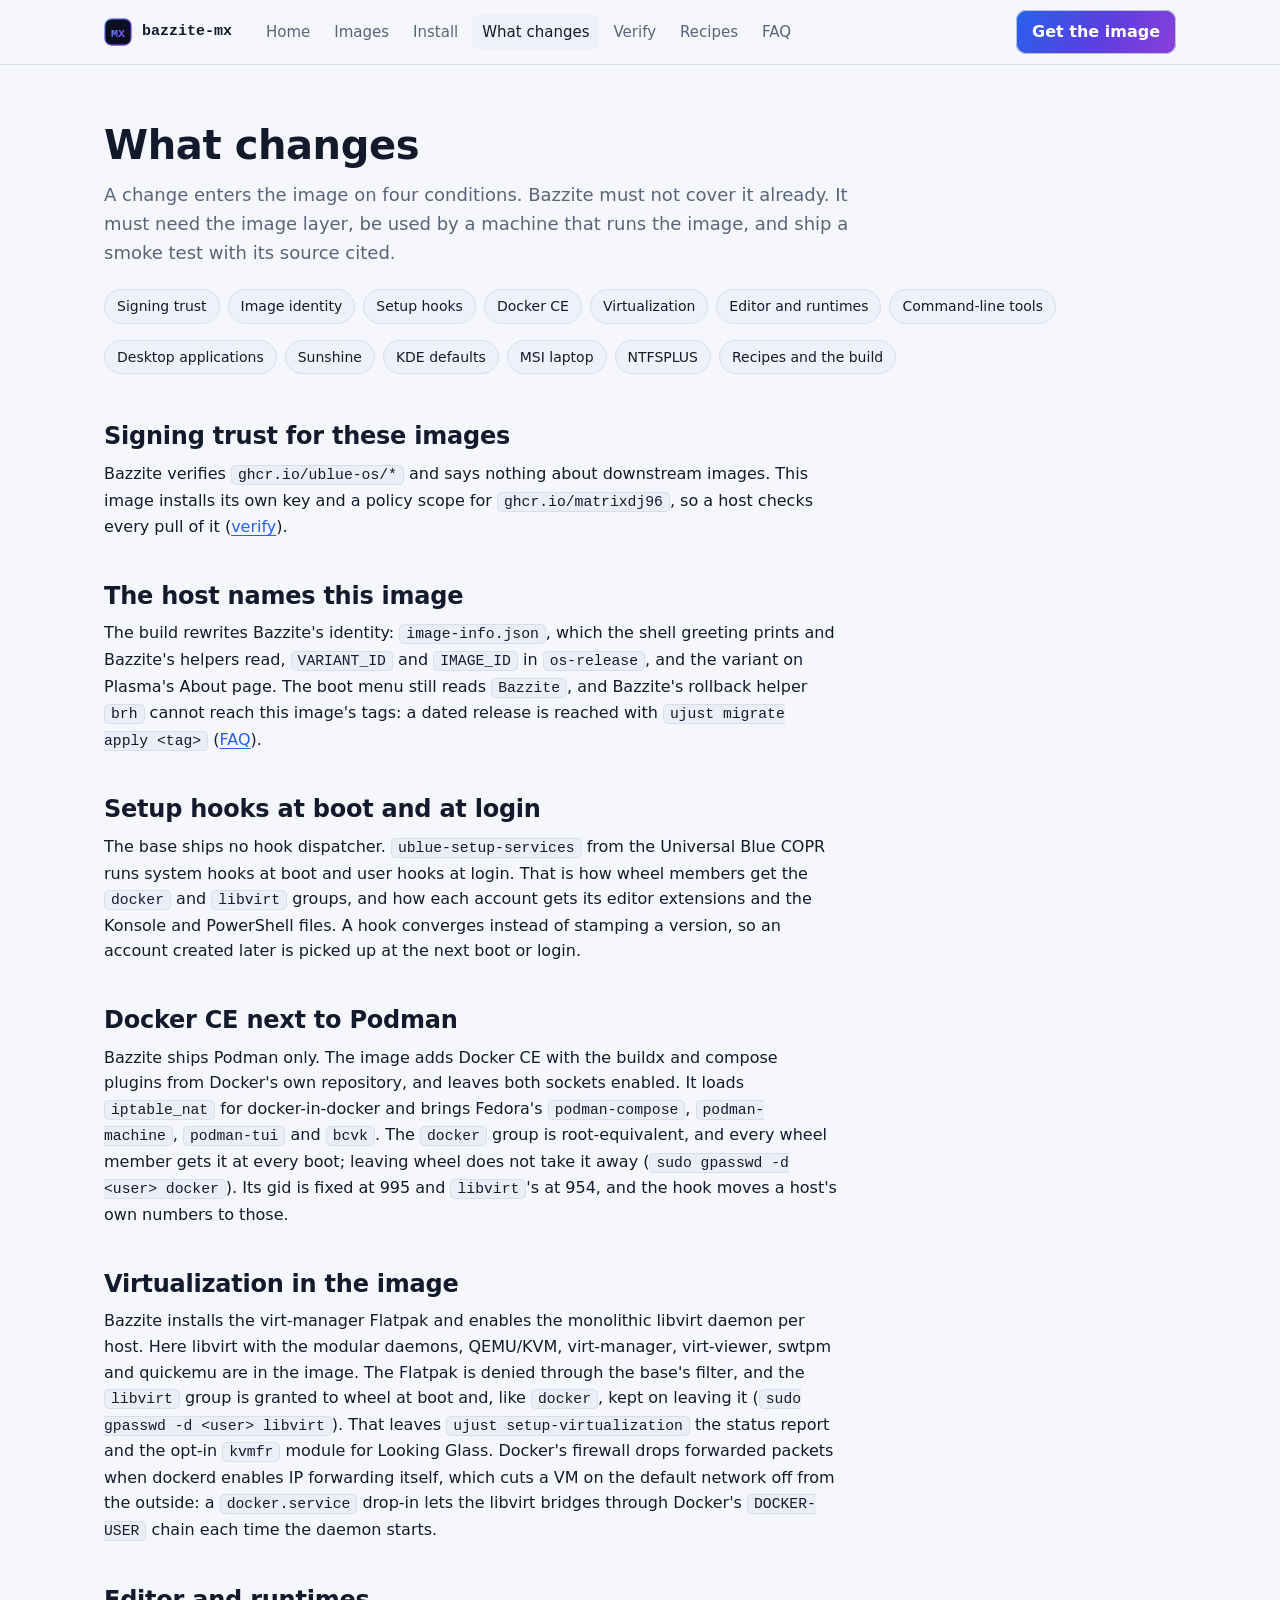
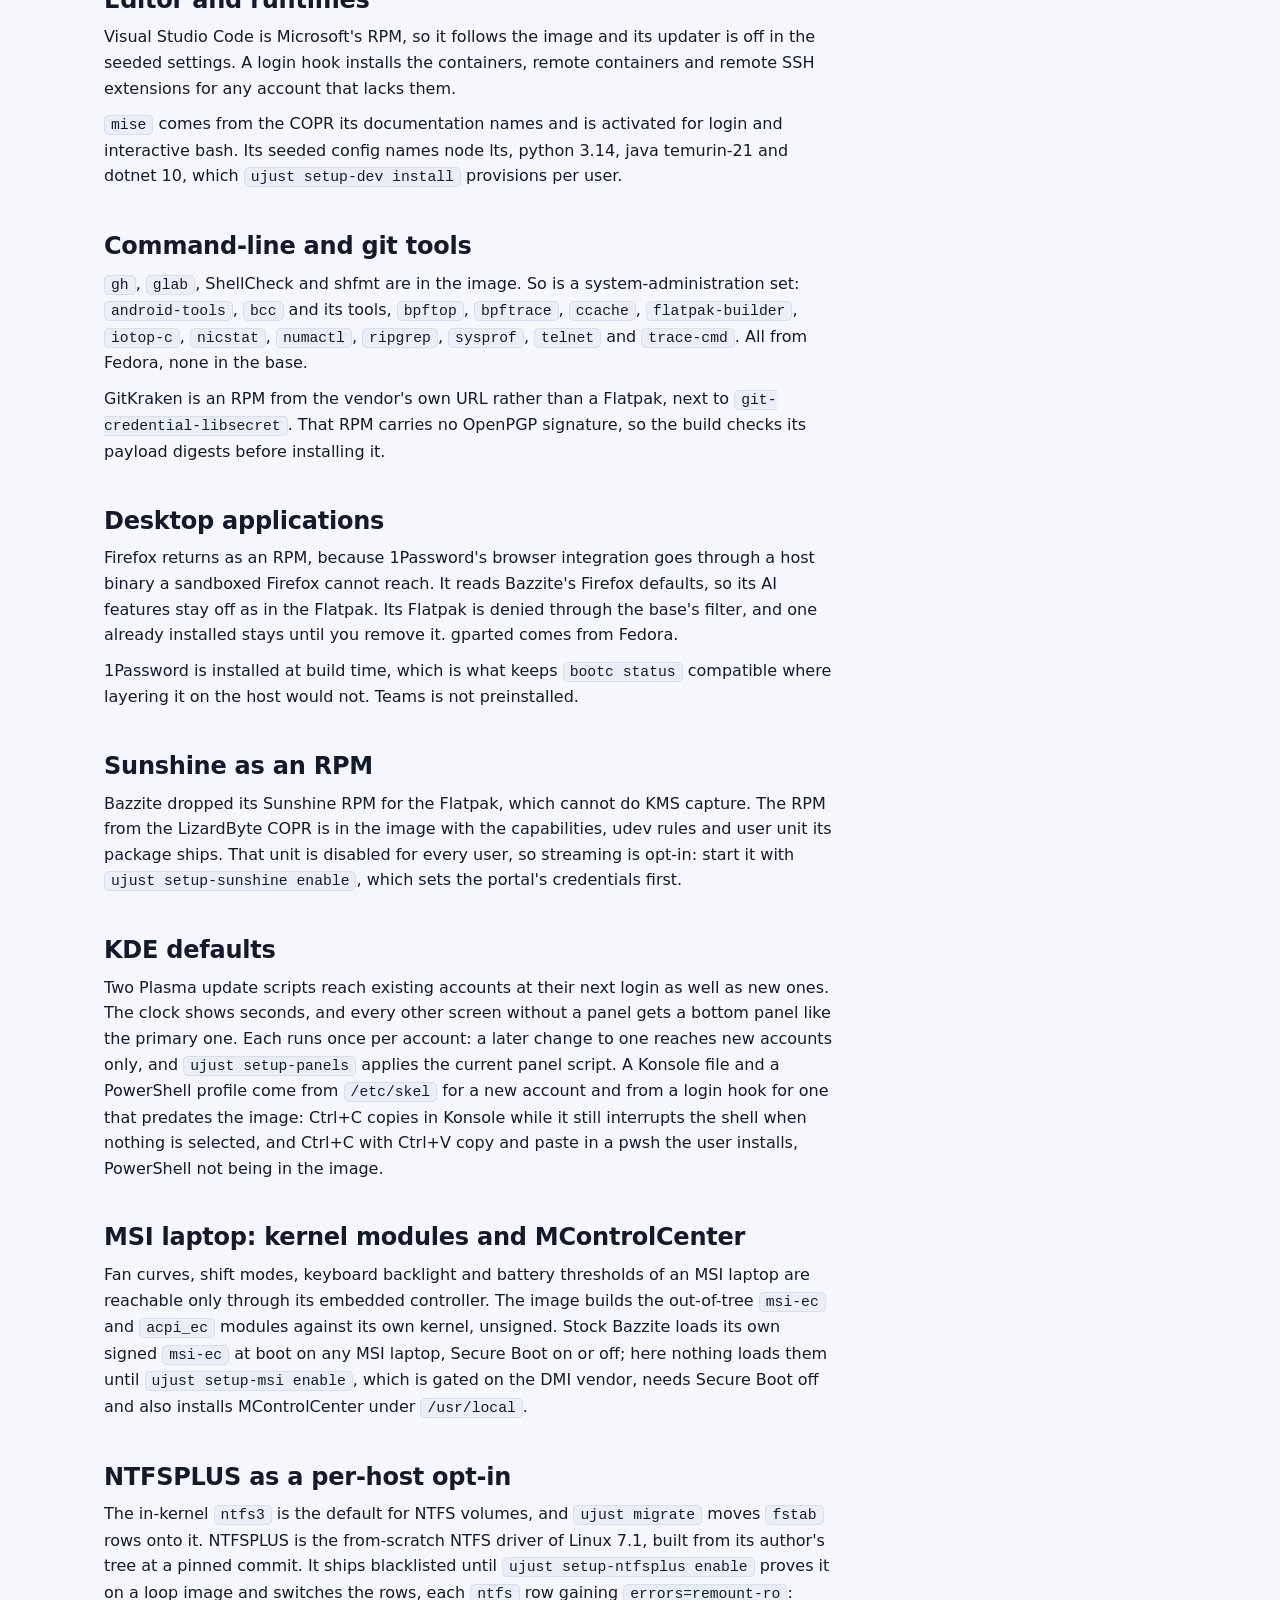
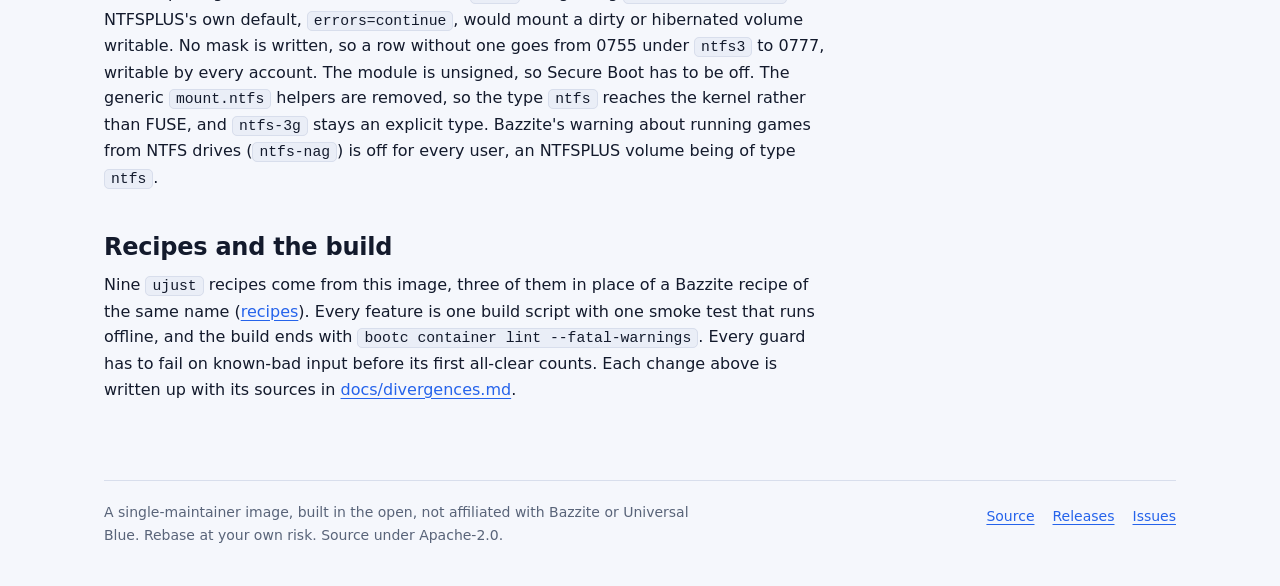
==== commit cfe86ee5: "feat(site): the site in seven pages, its check and the Pages deployment site/ holds seven hand-writt" ====
--- a/site/changes.html
+++ b/site/changes.html
@@ -172,23 +172,24 @@
       <code>/usr/local</code>.</p>
   </section>
   <section id="ntfsplus">
-    <h2>NTFSPLUS on every flavour</h2>
-    <p>NTFSPLUS, the from-scratch NTFS driver of Linux 7.1, is the type <code>ntfs</code> on every
-      flavour: an <code>ntfs</code> row of <code>fstab</code>, <code>mount -t ntfs</code> and the
-      volumes the file manager mounts, which Bazzite hands to <code>ntfs-3g</code> through its
-      <code>mount.ntfs</code> helper. The image builds it from its author's tree at a pinned commit,
-      newer than the copy in Linux v7.2.9 and absent from the 6.18 kernel of
-      <code>bazzite-mx-nvidia</code>, where the image keeps <code>ntfs3</code> from taking the type.
-      <code>fstab</code> rows and the file manager's mounts carry <code>errors=remount-ro</code>, so
-      a dirty or hibernated volume mounts read-only: <code>ujust migrate</code> adds it to the rows
-      and the image gives it to the file manager. No mask is written, so a row without one goes from
-      0755 under <code>ntfs3</code> to 0777, writable by every account. <code>ntfs3</code> and
-      <code>ntfs-3g</code> stay as explicit types. The module is unsigned, so the image requires
-      Secure Boot off.</p>
+    <h2>NTFSPLUS as a per-host opt-in</h2>
+    <p>The in-kernel <code>ntfs3</code> is the default for NTFS volumes, and
+      <code>ujust migrate</code> moves <code>fstab</code> rows onto it. NTFSPLUS is the
+      from-scratch NTFS driver of Linux 7.1, built from its author's tree at a pinned commit.
+      It ships blacklisted until <code>ujust setup-ntfsplus enable</code> proves it on a loop
+      image and switches the rows, each <code>ntfs</code> row gaining
+      <code>errors=remount-ro</code>: NTFSPLUS's own default, <code>errors=continue</code>,
+      would mount a dirty or hibernated volume writable. No mask is written, so a row without
+      one goes from 0755 under <code>ntfs3</code> to 0777, writable by every account. The
+      module is unsigned, so Secure Boot has to be off. The generic <code>mount.ntfs</code>
+      helpers are removed, so the type <code>ntfs</code> reaches the kernel rather than FUSE,
+      and <code>ntfs-3g</code> stays an explicit type. Bazzite's warning about running games
+      from NTFS drives (<code>ntfs-nag</code>) is off for every user, an NTFSPLUS volume being
+      of type <code>ntfs</code>.</p>
   </section>
   <section id="recipes">
     <h2>Recipes and the build</h2>
-    <p>Eight <code>ujust</code> recipes come from this image, three of them in place of a Bazzite
+    <p>Nine <code>ujust</code> recipes come from this image, three of them in place of a Bazzite
       recipe of the same name (<a href="recipes.html">recipes</a>). Every feature is one build
       script with one smoke test that runs offline, and the build ends with
       <code>bootc container lint --fatal-warnings</code>. Every guard has to fail on known-bad
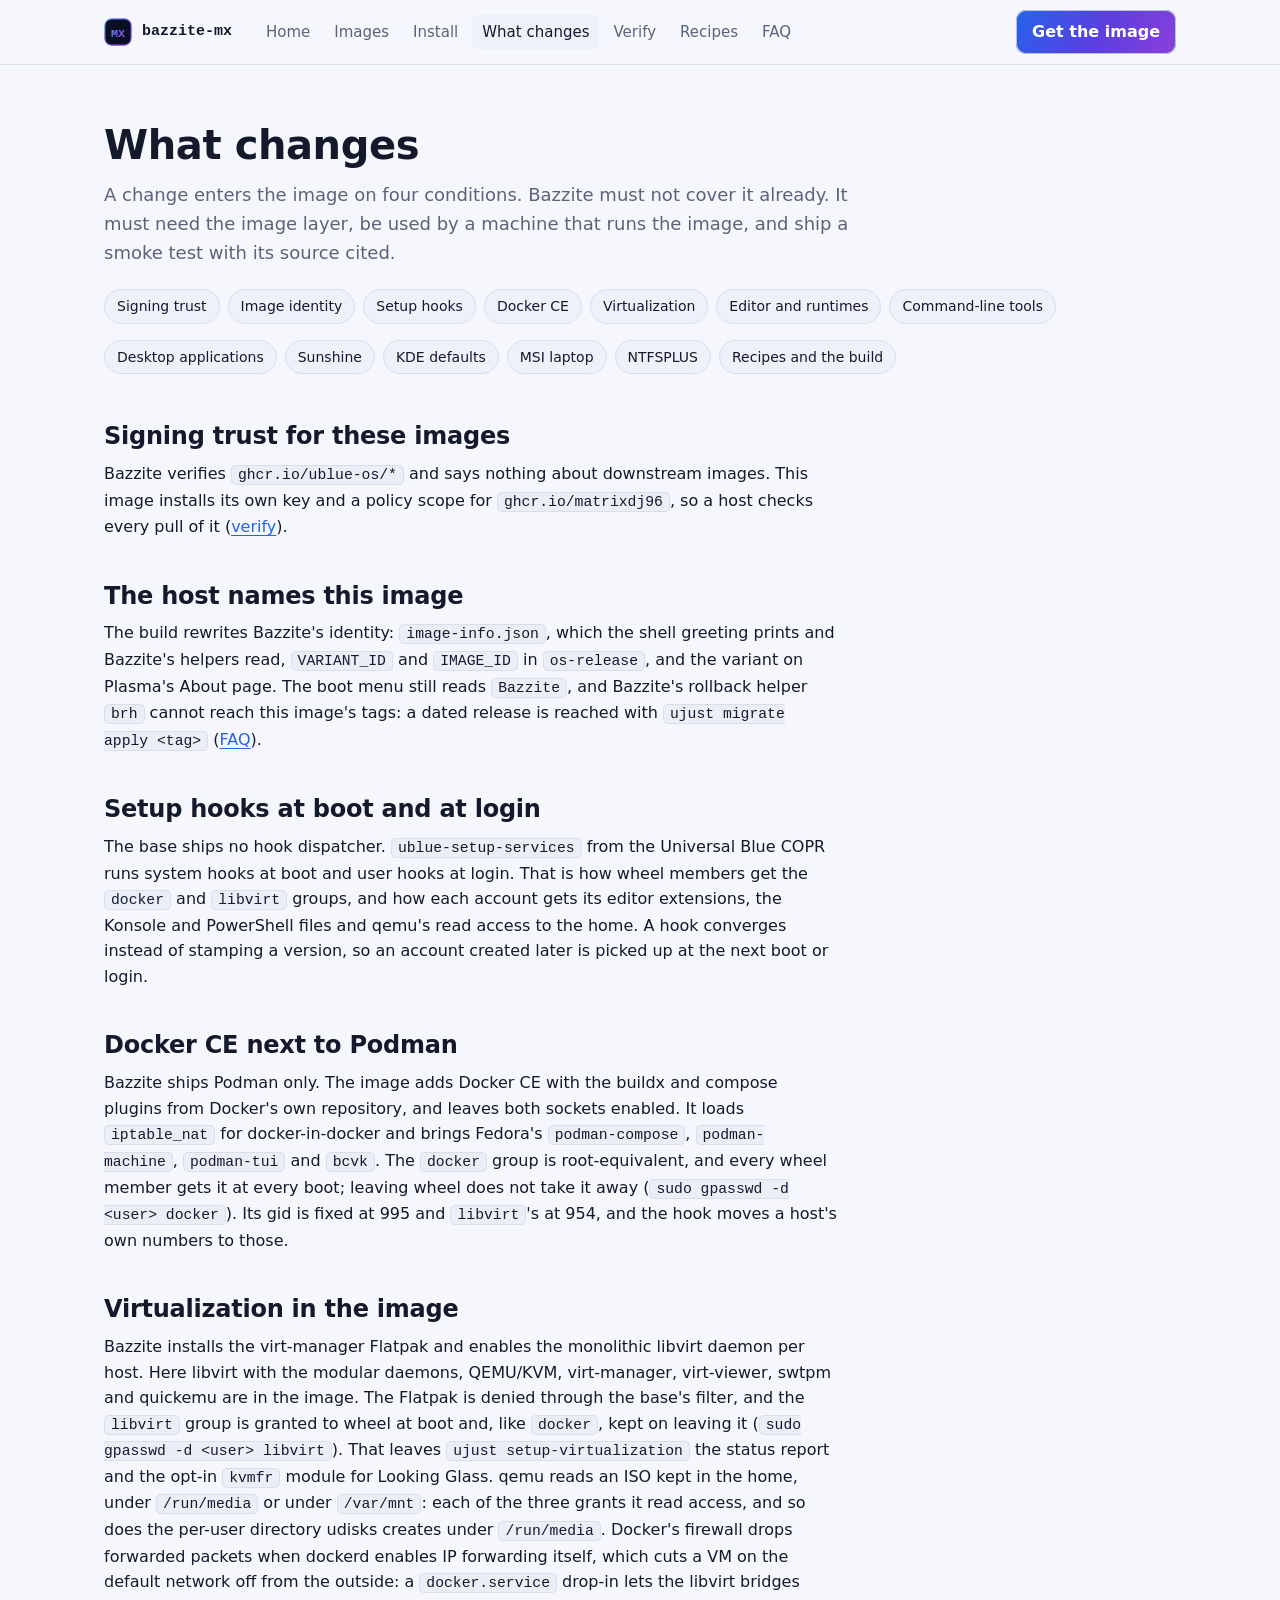
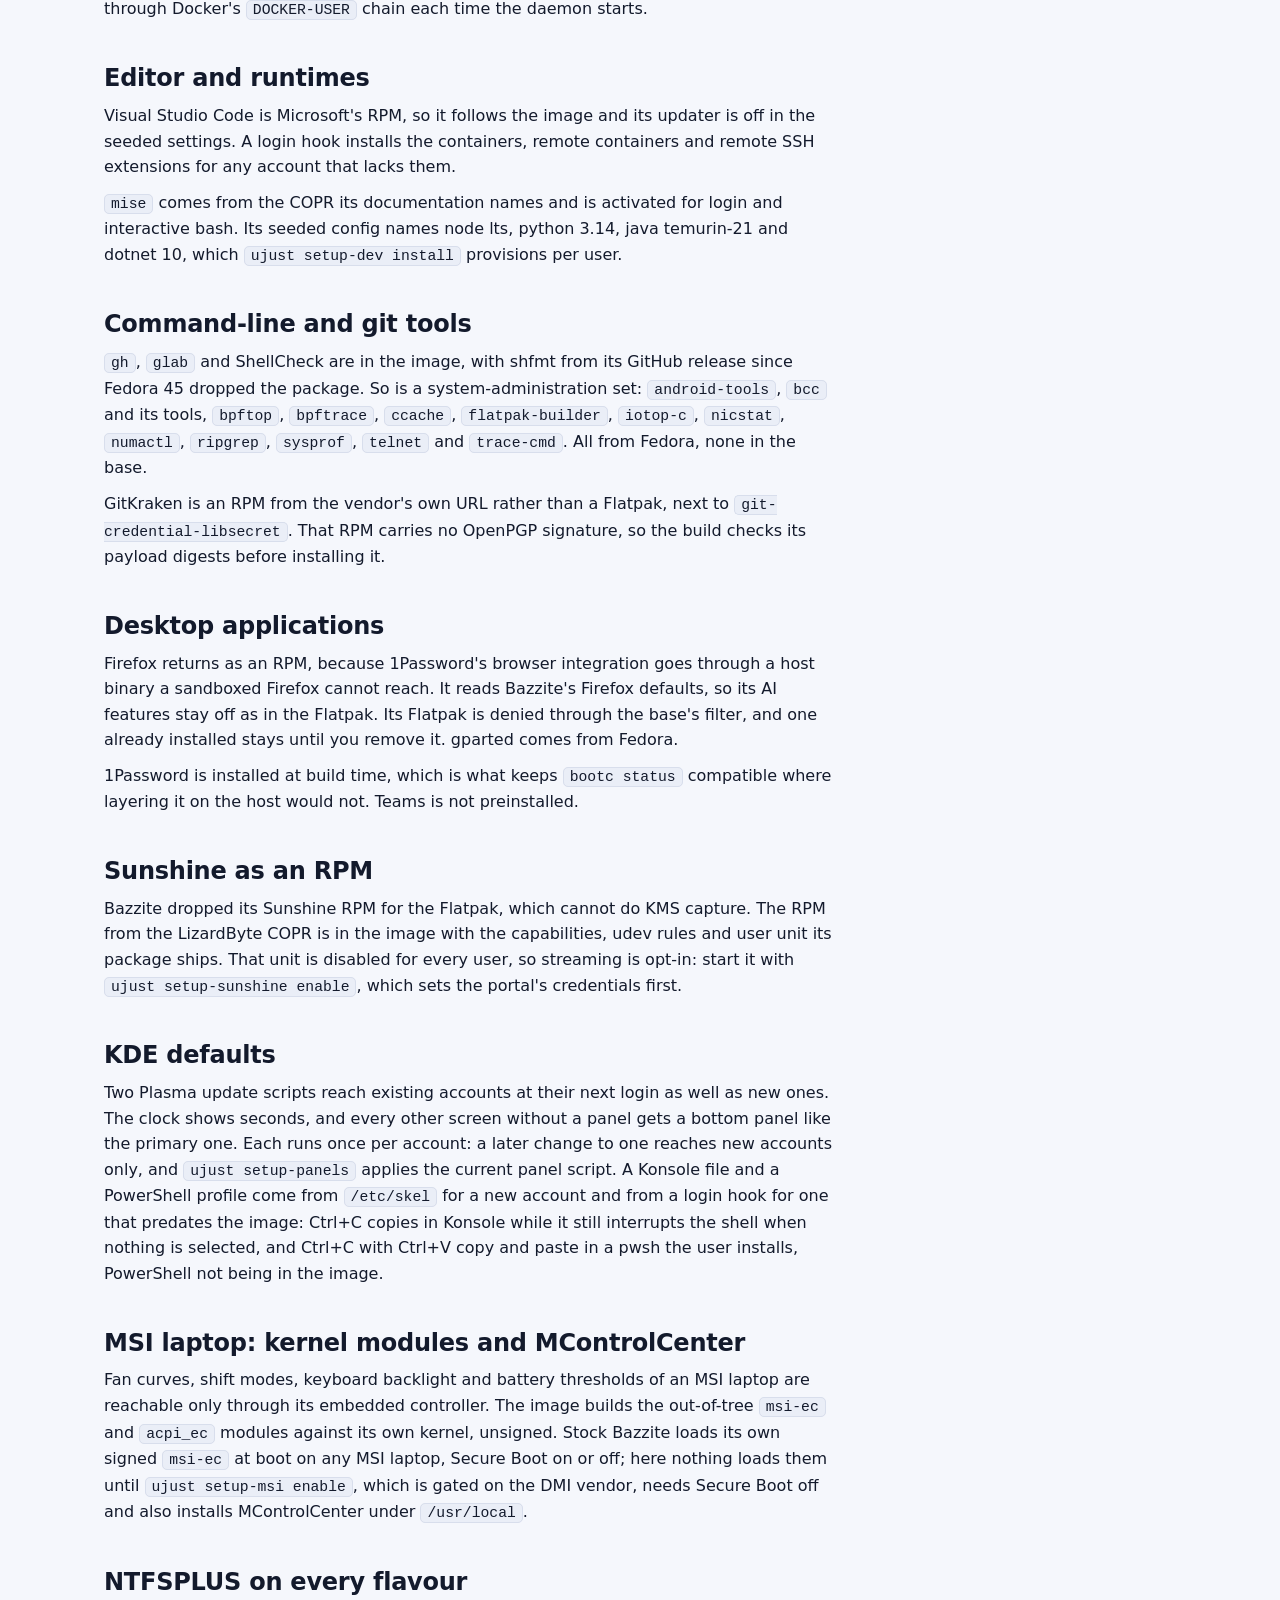
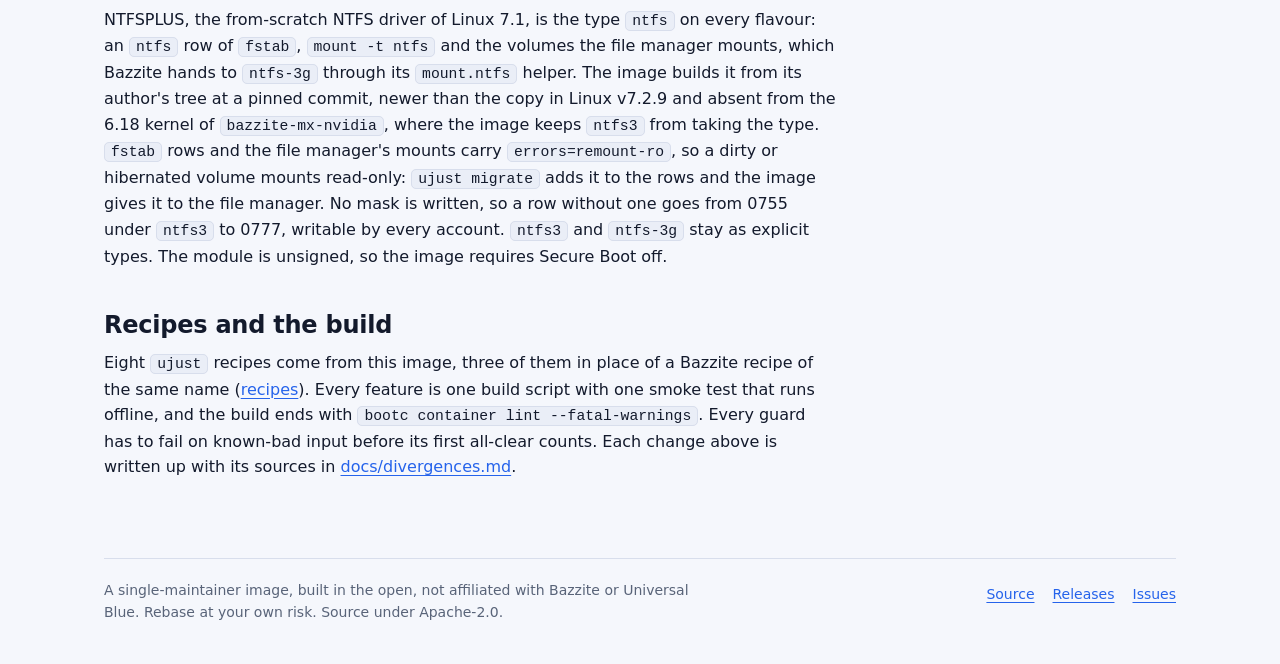
==== commit 30d70344: "feat(site): the site in seven pages, its check and the Pages deployment site/ holds seven hand-writt" ====
--- a/site/changes.html
+++ b/site/changes.html
@@ -86,8 +86,9 @@
     <p>The base ships no hook dispatcher. <code>ublue-setup-services</code> from the Universal
       Blue COPR runs system hooks at boot and user hooks at login. That is how wheel members get
       the <code>docker</code> and <code>libvirt</code> groups, and how each account gets its editor
-      extensions and the Konsole and PowerShell files. A hook converges instead of stamping a
-      version, so an account created later is picked up at the next boot or login.</p>
+      extensions, the Konsole and PowerShell files and qemu's read access to the home. A hook
+      converges instead of stamping a version, so an account created later is picked up at the
+      next boot or login.</p>
   </section>
   <section id="docker">
     <h2>Docker CE next to Podman</h2>
@@ -108,7 +109,10 @@
       <code>libvirt</code> group is granted to wheel at boot and, like <code>docker</code>, kept
       on leaving it (<code>sudo gpasswd -d &lt;user&gt; libvirt</code>). That leaves
       <code>ujust setup-virtualization</code> the status report and the opt-in
-      <code>kvmfr</code> module for Looking Glass. Docker's firewall drops forwarded packets
+      <code>kvmfr</code> module for Looking Glass. qemu reads an ISO kept in the home, under
+      <code>/run/media</code> or under <code>/var/mnt</code>: each of the three grants it read
+      access, and so does the per-user directory udisks creates under
+      <code>/run/media</code>. Docker's firewall drops forwarded packets
       when dockerd enables IP forwarding itself, which cuts a VM on the default network off
       from the outside: a <code>docker.service</code> drop-in lets the libvirt bridges
       through Docker's <code>DOCKER-USER</code> chain each time the daemon starts.</p>
@@ -124,7 +128,8 @@
   </section>
   <section id="cli">
     <h2>Command-line and git tools</h2>
-    <p><code>gh</code>, <code>glab</code>, ShellCheck and shfmt are in the image. So is a
+    <p><code>gh</code>, <code>glab</code> and ShellCheck are in the image, with shfmt from its
+      GitHub release since Fedora 45 dropped the package. So is a
       system-administration set: <code>android-tools</code>, <code>bcc</code> and its tools,
       <code>bpftop</code>, <code>bpftrace</code>, <code>ccache</code>, <code>flatpak-builder</code>,
       <code>iotop-c</code>, <code>nicstat</code>, <code>numactl</code>, <code>ripgrep</code>,
@@ -172,24 +177,23 @@
       <code>/usr/local</code>.</p>
   </section>
   <section id="ntfsplus">
-    <h2>NTFSPLUS as a per-host opt-in</h2>
-    <p>The in-kernel <code>ntfs3</code> is the default for NTFS volumes, and
-      <code>ujust migrate</code> moves <code>fstab</code> rows onto it. NTFSPLUS is the
-      from-scratch NTFS driver of Linux 7.1, built from its author's tree at a pinned commit.
-      It ships blacklisted until <code>ujust setup-ntfsplus enable</code> proves it on a loop
-      image and switches the rows, each <code>ntfs</code> row gaining
-      <code>errors=remount-ro</code>: NTFSPLUS's own default, <code>errors=continue</code>,
-      would mount a dirty or hibernated volume writable. No mask is written, so a row without
-      one goes from 0755 under <code>ntfs3</code> to 0777, writable by every account. The
-      module is unsigned, so Secure Boot has to be off. The generic <code>mount.ntfs</code>
-      helpers are removed, so the type <code>ntfs</code> reaches the kernel rather than FUSE,
-      and <code>ntfs-3g</code> stays an explicit type. Bazzite's warning about running games
-      from NTFS drives (<code>ntfs-nag</code>) is off for every user, an NTFSPLUS volume being
-      of type <code>ntfs</code>.</p>
+    <h2>NTFSPLUS on every flavour</h2>
+    <p>NTFSPLUS, the from-scratch NTFS driver of Linux 7.1, is the type <code>ntfs</code> on every
+      flavour: an <code>ntfs</code> row of <code>fstab</code>, <code>mount -t ntfs</code> and the
+      volumes the file manager mounts, which Bazzite hands to <code>ntfs-3g</code> through its
+      <code>mount.ntfs</code> helper. The image builds it from its author's tree at a pinned commit,
+      newer than the copy in Linux v7.2.9 and absent from the 6.18 kernel of
+      <code>bazzite-mx-nvidia</code>, where the image keeps <code>ntfs3</code> from taking the type.
+      <code>fstab</code> rows and the file manager's mounts carry <code>errors=remount-ro</code>, so
+      a dirty or hibernated volume mounts read-only: <code>ujust migrate</code> adds it to the rows
+      and the image gives it to the file manager. No mask is written, so a row without one goes from
+      0755 under <code>ntfs3</code> to 0777, writable by every account. <code>ntfs3</code> and
+      <code>ntfs-3g</code> stay as explicit types. The module is unsigned, so the image requires
+      Secure Boot off.</p>
   </section>
   <section id="recipes">
     <h2>Recipes and the build</h2>
-    <p>Nine <code>ujust</code> recipes come from this image, three of them in place of a Bazzite
+    <p>Eight <code>ujust</code> recipes come from this image, three of them in place of a Bazzite
       recipe of the same name (<a href="recipes.html">recipes</a>). Every feature is one build
       script with one smoke test that runs offline, and the build ends with
       <code>bootc container lint --fatal-warnings</code>. Every guard has to fail on known-bad
